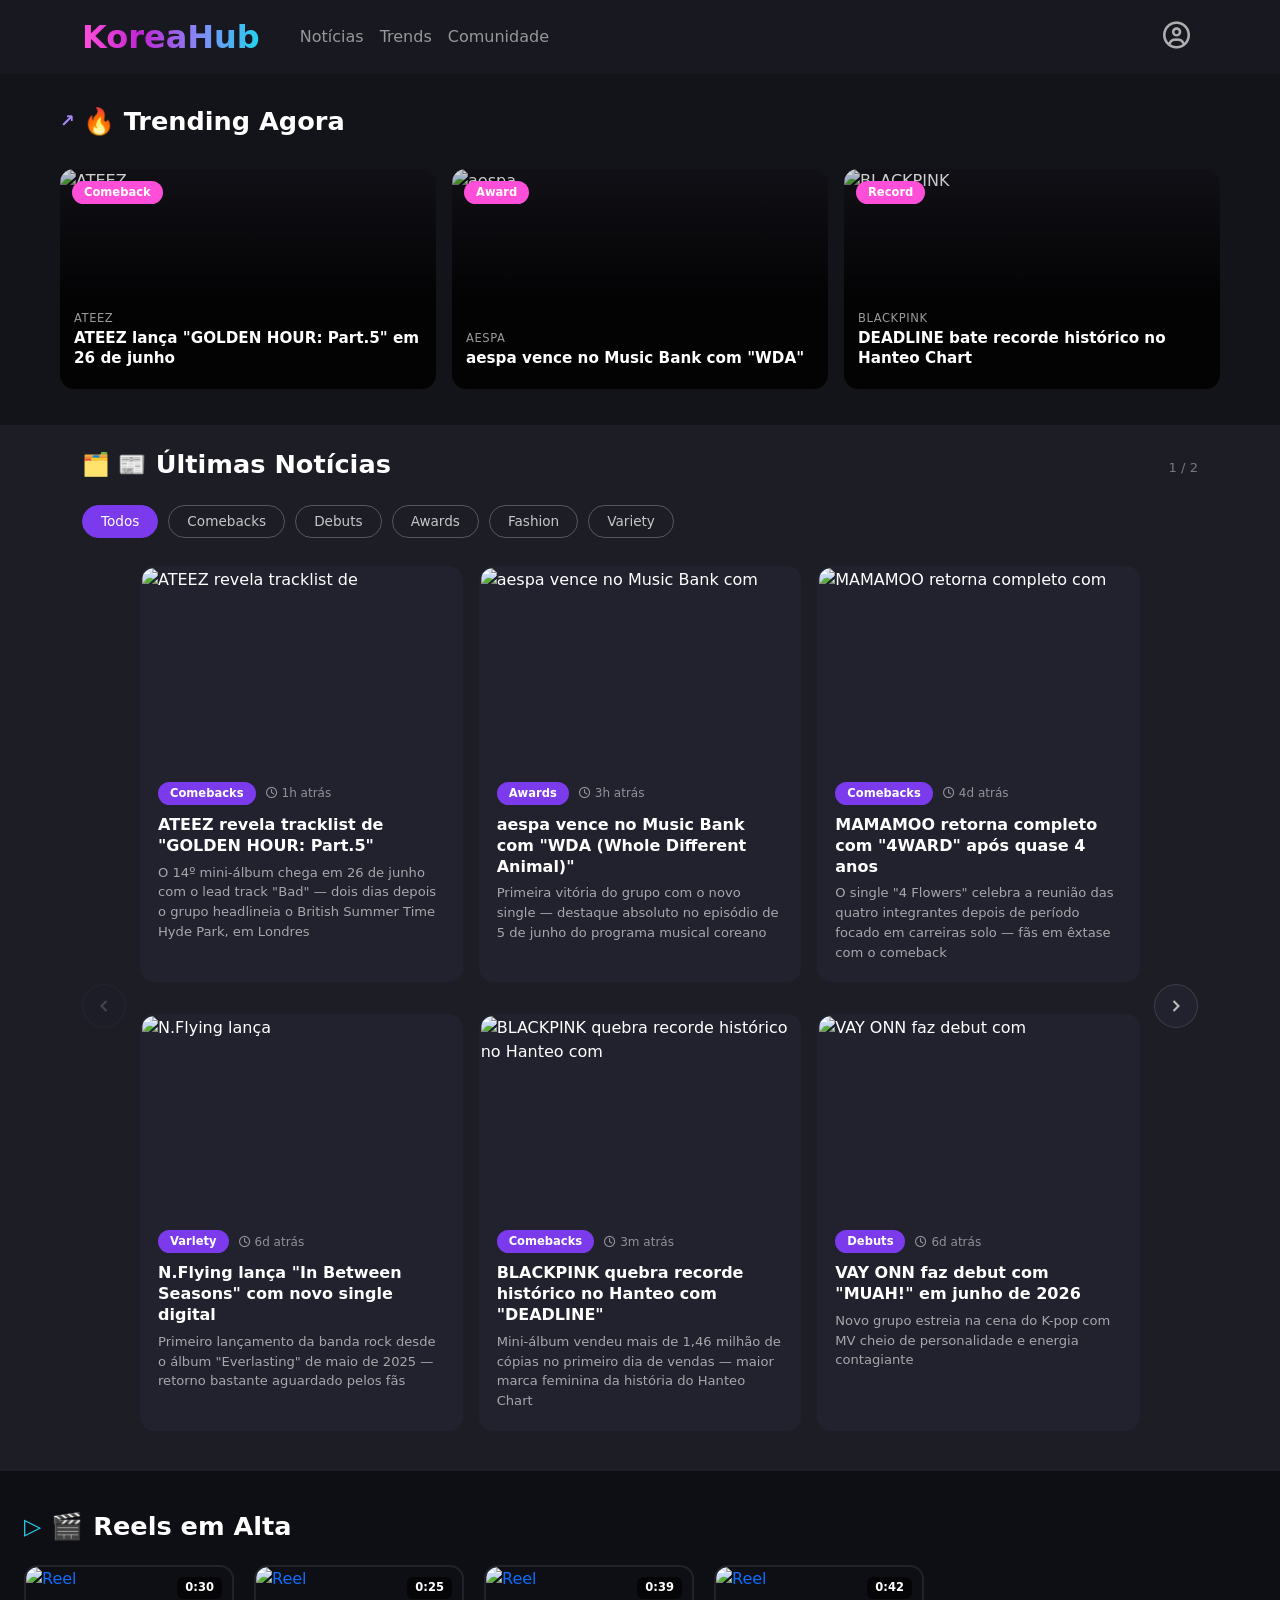
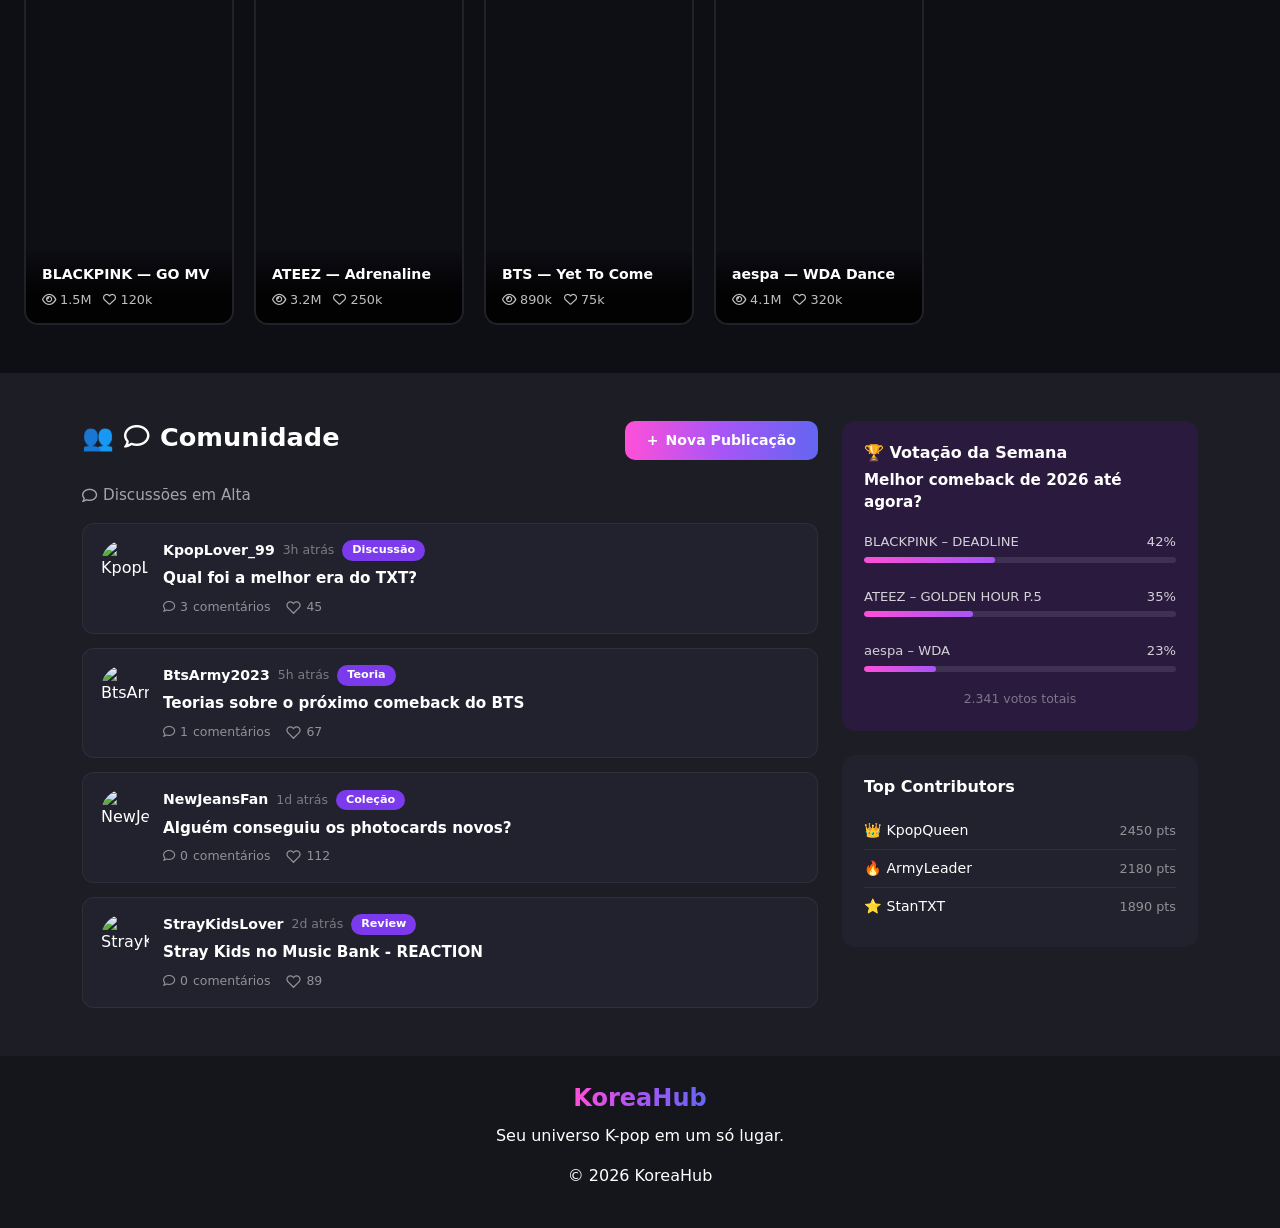
==== index.html @ 28f6e2c1 "feat:adicionando estrutura e estilização no site" ====
<!DOCTYPE html>
<html lang="pt-BR">
<head>
    <meta charset="UTF-8">
    <meta name="viewport" content="width=device-width, initial-scale=1.0">
    <title>KoreaHub</title>

    <link href="https://cdn.jsdelivr.net/npm/bootstrap@5.3.8/dist/css/bootstrap.min.css" rel="stylesheet">
    <link href="https://cdnjs.cloudflare.com/ajax/libs/font-awesome/6.5.0/css/all.min.css" rel="stylesheet">
    <link rel="stylesheet" href="styles.css">
</head>

<body>

<nav class="navbar navbar-expand-lg navbar-dark">
    <div class="container">
        <a class="navbar-brand logo" href="#" onclick="window.scrollTo({top:0,behavior:'smooth'});return false;">KoreaHub</a>
        <ul class="navbar-nav ms-3">
            <li class="nav-item"><a class="nav-link" href="#">Notícias</a></li>
            <li class="nav-item"><a class="nav-link" href="#">Trends</a></li>
            <li class="nav-item"><a class="nav-link" href="#">Comunidade</a></li>
        </ul>
        <ul class="navbar-nav ms-auto align-items-center gap-2">
            <li class="nav-item">
                <a class="nav-link navbar-icon-btn" href="#" onclick="openAuthModal(); return false;" id="nav-profile-btn">
                    <i class="fa-regular fa-circle-user" id="nav-profile-icon"></i>
                </a>
            </li>
        </ul>
    </div>
</nav>

<!-- Trending Agora — full width, fora do container -->
<div class="trending-section">
    <div class="trending-inner">
        <h2 class="trending-title">
            <span class="arrow-icon">↗</span>
            🔥 Trending Agora
        </h2>
        <div class="row mt-2 g-3">
            <div class="col-md-4">
                <div class="trend-card" onclick="openNewsModal(trendingNews[0])">
                    <img src="https://ffw.uol.com.br/wp-content/uploads/2023/08/new-jeans-9.jpg" alt="ATEEZ">
                    <div class="trend-card-overlay"></div>
                    <span class="trend-badge">Comeback</span>
                    <div class="trend-card-body">
                        <p class="trend-artist">ATEEZ</p>
                        <p class="trend-headline">ATEEZ lança "GOLDEN HOUR: Part.5" em 26 de junho</p>

                    </div>
                </div>
            </div>
            <div class="col-md-4">
                <div class="trend-card" onclick="openNewsModal(trendingNews[1])">
                    <img src="https://cdn.shopify.com/s/files/1/0469/3927/5428/files/Banner_2993ba90-7985-45e1-8636-18283e692fe1.png?v=1692708550" alt="aespa">
                    <div class="trend-card-overlay"></div>
                    <span class="trend-badge">Award</span>
                    <div class="trend-card-body">
                        <p class="trend-artist">aespa</p>
                        <p class="trend-headline">aespa vence no Music Bank com "WDA"</p>

                    </div>
                </div>
            </div>
            <div class="col-md-4">
                <div class="trend-card" onclick="openNewsModal(trendingNews[2])">
                    <img src="https://upload.wikimedia.org/wikipedia/commons/4/4b/Blackpink_Pink_Carpet_Event_1.jpg" alt="BLACKPINK">
                    <div class="trend-card-overlay"></div>
                    <span class="trend-badge">Record</span>
                    <div class="trend-card-body">
                        <p class="trend-artist">BLACKPINK</p>
                        <p class="trend-headline">DEADLINE bate recorde histórico no Hanteo Chart</p>

                    </div>
                </div>
            </div>
        </div>
    </div>
</div>

<div class="container mt-4">

    <!-- Últimas Notícias -->
    <div class="mt-4">
        <div class="d-flex align-items-center justify-content-between flex-wrap gap-2">
            <h2 class="news-section-title">
                <span class="icon-wrap">🗂️ 📰</span>
                Últimas Notícias
            </h2>
            <span class="news-page-indicator" id="news-page-indicator">1 / 2</span>
        </div>
        <div class="news-filters">
            <button class="news-filter-btn active" data-filter="todos">Todos</button>
            <button class="news-filter-btn" data-filter="comebacks">Comebacks</button>
            <button class="news-filter-btn" data-filter="debuts">Debuts</button>
            <button class="news-filter-btn" data-filter="awards">Awards</button>
            <button class="news-filter-btn" data-filter="fashion">Fashion</button>
            <button class="news-filter-btn" data-filter="variety">Variety</button>
        </div>
        <div class="news-carousel-wrapper">
            <button class="news-nav-btn news-nav-prev" id="news-prev" onclick="newsPage(-1)" aria-label="Anterior">
                <svg viewBox="0 0 24 24" fill="none" stroke="currentColor" stroke-width="2.5"><polyline points="15 18 9 12 15 6"/></svg>
            </button>
            <div class="row g-3" id="news-grid"></div>
            <button class="news-nav-btn news-nav-next" id="news-next" onclick="newsPage(1)" aria-label="Próximo">
                <svg viewBox="0 0 24 24" fill="none" stroke="currentColor" stroke-width="2.5"><polyline points="9 18 15 12 9 6"/></svg>
            </button>
        </div>
    </div>

</div><!-- fim container notícias -->

<!-- Reels em Alta -->
<div class="reels-section mt-4">
    <div style="max-width:1320px; margin:0 auto; padding:0 24px;">
        <h2 class="reels-title">
            <span class="reels-icon">▷</span>
            <span>🎬</span>
            Reels em Alta
        </h2>
    </div>
    <div class="reels-scroll mt-2">

        <!-- CARD 1 — com link para Instagram -->
        <a class="reel-card-link" href="https://www.instagram.com/reels/DVSSFUQk0A1/" target="_blank" rel="noopener noreferrer">
            <div class="reel-card"><img src="https://encrypted-tbn0.gstatic.com/images?q=tbn:ANd9GcQcs9eB4FZrhvybgfFt9Rrz7joSbm2hc0w7aw&s" alt="Reel"><span class="reel-duration">0:30</span><div class="reel-info"><p class="reel-name">BLACKPINK — GO MV</p><div class="reel-stats"><span><i class="fa-regular fa-eye"></i> 1.5M</span><span><i class="fa-regular fa-heart"></i> 120k</span></div></div></div>
        </a>

        <!-- CARD 2 — com link para Instagram -->
        <a class="reel-card-link" href="https://www.instagram.com/reels/DUZ2m5YDP8l/" target="_blank" rel="noopener noreferrer">
            <div class="reel-card"><img src="https://cdn.discordapp.com/attachments/1513642753219887172/1514453910822064239/image.png?ex=6a2b6c9d&is=6a2a1b1d&hm=fad8a6746248c031e9f6422443108737789c45e7c26c4961e38b8efdac739c78&" alt="Reel"><span class="reel-duration">0:25</span><div class="reel-info"><p class="reel-name">ATEEZ — Adrenaline</p><div class="reel-stats"><span><i class="fa-regular fa-eye"></i> 3.2M</span><span><i class="fa-regular fa-heart"></i> 250k</span></div></div></div>
        </a>

        <!-- CARD 3 — com link para Instagram -->
        <a class="reel-card-link" href="https://www.instagram.com/reels/DPwxxuYjcBb/" target="_blank" rel="noopener noreferrer">
            <div class="reel-card"><img src="https://encrypted-tbn0.gstatic.com/images?q=tbn:ANd9GcQQGXMMjqSC0go1SwkwvKj4h0FrHphXr0t1pg&s" alt="Reel"><span class="reel-duration">0:39</span><div class="reel-info"><p class="reel-name">BTS — Yet To Come</p><div class="reel-stats"><span><i class="fa-regular fa-eye"></i> 890k</span><span><i class="fa-regular fa-heart"></i> 75k</span></div></div></div>
        </a>

        <!-- CARD 4 — com link para Instagram -->
        <a class="reel-card-link" href="https://www.instagram.com/reels/DYhdItMzIji/" target="_blank" rel="noopener noreferrer">
            <div class="reel-card"><img src="https://encrypted-tbn0.gstatic.com/images?q=tbn:ANd9GcS3zi0CMjdBTQAlrmWqoTqIqQt4yg5DTc7-Vg&s" alt="Reel"><span class="reel-duration">0:42</span><div class="reel-info"><p class="reel-name">aespa — WDA Dance</p><div class="reel-stats"><span><i class="fa-regular fa-eye"></i> 4.1M</span><span><i class="fa-regular fa-heart"></i> 320k</span></div></div></div>
        </a>

    </div>
</div>

<!-- Comunidade -->
<div class="container">
    <div class="row mt-4 g-4">

        <!-- Coluna esquerda: Comunidade -->
        <div class="col-lg-8">
            <div class="d-flex align-items-center justify-content-between mb-2">
                <h2 class="community-title">
                    <span>👥</span><span><i class="fa-regular fa-comment"></i></span> Comunidade
                </h2>
                <button class="new-post-btn" onclick="openNewPostModal()">
                    <span>+</span> Nova Publicação
                </button>
            </div>

            <p class="community-sub mt-4"><i class="fa-regular fa-comment"></i> Discussões em Alta</p>

            <!-- Posts renderizados via JS -->
            <div id="posts-container" class="mt-3" style="display:flex;flex-direction:column;gap:14px;"></div>
        </div>

        <!-- Coluna direita -->
        <div class="col-lg-4">
            <div class="votacao-card">
                <h5 class="votacao-title">🏆 Votação da Semana</h5>
                <p class="votacao-question">Melhor comeback de 2026 até agora?</p>
                <div class="voto-item">
                    <div class="voto-label"><span>BLACKPINK – DEADLINE</span><span>42%</span></div>
                    <div class="voto-bar"><div class="voto-fill" style="width:42%;background:linear-gradient(90deg,#ff4fd8,#a855f7)"></div></div>
                </div>
                <div class="voto-item mt-4">
                    <div class="voto-label"><span>ATEEZ – GOLDEN HOUR P.5</span><span>35%</span></div>
                    <div class="voto-bar"><div class="voto-fill" style="width:35%;background:linear-gradient(90deg,#ff4fd8,#a855f7)"></div></div>
                </div>
                <div class="voto-item mt-4">
                    <div class="voto-label"><span>aespa – WDA</span><span>23%</span></div>
                    <div class="voto-bar"><div class="voto-fill" style="width:23%;background:linear-gradient(90deg,#ff4fd8,#a855f7)"></div></div>
                </div>
                <p class="votacao-total">2.341 votos totais</p>
            </div>

            <div class="contributors-card mt-4">
                <h5 class="contributors-title">Top Contributors</h5>
                <div class="contributor-item"><span>👑 KpopQueen</span><span class="contributor-pts">2450 pts</span></div>
                <div class="contributor-item"><span>🔥 ArmyLeader</span><span class="contributor-pts">2180 pts</span></div>
                <div class="contributor-item"><span>⭐ StanTXT</span><span class="contributor-pts">1890 pts</span></div>
            </div>
        </div>
    </div>
</div>

<!-- Modal Nova Publicação -->
<div class="modal-overlay" id="new-post-modal" onclick="closeModalIfOverlay(event)">
    <div class="modal-box">
        <div class="modal-header">
            <span class="modal-title">✏️ Nova Publicação</span>
            <button class="modal-close" onclick="closeNewPostModal()">✕</button>
        </div>
        <textarea class="modal-textarea" id="post-body-input" placeholder="O que você quer compartilhar? (opcional)"></textarea>
        <div class="modal-tag-select" id="tag-selector">
            <button class="tag-btn" data-tag="discussao">Discussão</button>
            <button class="tag-btn" data-tag="teoria">Teoria</button>
            <button class="tag-btn" data-tag="colecao">Coleção</button>
            <button class="tag-btn" data-tag="review">Review</button>
        </div>
        <div class="modal-footer">
            <button class="btn-cancel-modal" onclick="closeNewPostModal()">Cancelar</button>
            <button class="btn-post-modal" id="btn-submit-post" onclick="submitNewPost()">Publicar</button>
        </div>
    </div>
</div>

<!-- Modal Auth (Login / Registro) -->
<div class="auth-modal-overlay" id="auth-modal" onclick="closeAuthIfOverlay(event)">
    <div class="auth-modal-box">
        <button class="auth-modal-close" onclick="closeAuthModal()">✕</button>

        <!-- Logo topo -->
        <div class="auth-logo">KoreaHub</div>

        <!-- Tabs -->
        <div class="auth-tabs">
            <button class="auth-tab active" id="tab-login" onclick="switchAuthTab('login')">Entrar</button>
            <button class="auth-tab" id="tab-register" onclick="switchAuthTab('register')">Criar conta</button>
        </div>

        <!-- LOGIN -->
        <div class="auth-form" id="form-login">
            <div class="auth-input-wrap">
                <i class="fa-regular fa-envelope auth-input-icon"></i>
                <input class="auth-input" id="login-email" type="email" placeholder="E-mail">
            </div>
            <div class="auth-input-wrap">
                <i class="fa-solid fa-lock auth-input-icon"></i>
                <input class="auth-input" id="login-password" type="password" placeholder="Senha">
                <button class="auth-eye-btn" onclick="togglePassword('login-password', this)" tabindex="-1">
                    <i class="fa-regular fa-eye"></i>
                </button>
            </div>
            <button class="auth-submit-btn" onclick="handleLogin()">Entrar</button>
            <p class="auth-switch">Não tem conta? <a href="#" onclick="switchAuthTab('register');return false;">Criar agora</a></p>
        </div>

        <!-- REGISTRO -->
        <div class="auth-form" id="form-register" style="display:none;">
            <div class="auth-input-wrap">
                <i class="fa-regular fa-user auth-input-icon"></i>
                <input class="auth-input" id="reg-name" type="text" placeholder="Nome de usuário" maxlength="30">
            </div>
            <div class="auth-input-wrap">
                <i class="fa-regular fa-envelope auth-input-icon"></i>
                <input class="auth-input" id="reg-email" type="email" placeholder="E-mail">
            </div>
            <div class="auth-input-wrap">
                <i class="fa-solid fa-lock auth-input-icon"></i>
                <input class="auth-input" id="reg-password" type="password" placeholder="Senha (mín. 6 caracteres)">
                <button class="auth-eye-btn" onclick="togglePassword('reg-password', this)" tabindex="-1">
                    <i class="fa-regular fa-eye"></i>
                </button>
            </div>
            <div class="auth-input-wrap">
                <i class="fa-solid fa-lock auth-input-icon"></i>
                <input class="auth-input" id="reg-password2" type="password" placeholder="Confirmar senha">
                <button class="auth-eye-btn" onclick="togglePassword('reg-password2', this)" tabindex="-1">
                    <i class="fa-regular fa-eye"></i>
                </button>
            </div>
            <button class="auth-submit-btn" onclick="handleRegister()">Criar conta</button>
            <p class="auth-switch">Já tem conta? <a href="#" onclick="switchAuthTab('login');return false;">Entrar</a></p>
        </div>

        <!-- PERFIL LOGADO -->
        <div class="auth-form" id="form-profile" style="display:none;">
            <div class="auth-profile-avatar">
                <i class="fa-regular fa-circle-user"></i>
            </div>
            <p class="auth-profile-name" id="profile-name-display"></p>
            <p class="auth-profile-email" id="profile-email-display"></p>
            <div class="auth-profile-badge">✨ Membro KoreaHub</div>
            <button class="auth-logout-btn" onclick="handleLogout()">
                <i class="fa-solid fa-right-from-bracket"></i> Sair da conta
            </button>
        </div>

        <div class="auth-error" id="auth-error"></div>
    </div>
</div>

<!-- Modal Notícia -->
<div class="news-modal-overlay" id="news-modal" onclick="closeNewsModalIfOverlay(event)">
    <div class="news-modal-box">
        <button class="news-modal-close" onclick="closeNewsModal()" aria-label="Fechar">✕</button>
        <div class="news-modal-img-wrap">
            <img id="news-modal-img" src="" alt="">
            <div class="news-modal-img-overlay"></div>
        </div>
        <div class="news-modal-content">
            <div class="news-modal-meta">
                <span class="news-badge" id="news-modal-badge"></span>
                <span class="news-time"><i class="fa-regular fa-clock"></i> <span id="news-modal-time"></span></span>
            </div>
            <h2 class="news-modal-title" id="news-modal-title"></h2>
            <p class="news-modal-subtitle" id="news-modal-subtitle"></p>
            <div class="news-modal-body" id="news-modal-body"></div>
        </div>
    </div>
</div>

<!-- Toast -->
<div class="toast-notif" id="toast">
    <span id="toast-msg">✓ Publicado!</span>
</div>

<footer class="text-center mt-5 p-4">
    <span class="footer-logo">KoreaHub</span>
    <p class="mt-2">Seu universo K-pop em um só lugar.</p>
    <p>© 2026 KoreaHub</p>
</footer>

<script>
/* =============================================
   DATA
============================================= */
const ME = { name: 'Você', avatar: 'https://picsum.photos/seed/me/80/80' };

let postIdCounter = 10;
let commentIdCounter = 100;

const INITIAL_POSTS = [
    {
        id: 1,
        user: 'KpopLover_99',
        avatar: 'https://picsum.photos/seed/user1/80/80',
        time: '3h atrás',
        tag: 'discussao',
        tagLabel: 'Discussão',
        title: 'Qual foi a melhor era do TXT?',
        likes: 45,
        liked: false,
        comments: [
            {
                id: 1, user: 'BTSArmy2023', avatar: 'https://picsum.photos/seed/user2/80/80',
                time: '2h atrás', text: 'Com certeza a era Minisode!! As músicas eram incríveis e o conceito visual estava no próximo nível.',
                likes: 12, liked: false,
                replies: [
                    { id: 101, user: 'KpopLover_99', avatar: 'https://picsum.photos/seed/user1/80/80', time: '1h atrás', text: '@BTSArmy2023 concordo demais! Frost era um hino 🔥', likes: 5, liked: false },
                ]
            },
            {
                id: 2, user: 'NewJeansFan', avatar: 'https://picsum.photos/seed/user3/80/80',
                time: '1h atrás', text: 'The Chaos Chapter pra mim ainda é insuperável. O lore era incrível.',
                likes: 8, liked: false, replies: []
            },
        ]
    },
    {
        id: 2,
        user: 'BtsArmy2023',
        avatar: 'https://picsum.photos/seed/user2/80/80',
        time: '5h atrás',
        tag: 'teoria',
        tagLabel: 'Teoria',
        title: 'Teorias sobre o próximo comeback do BTS',
        likes: 67,
        liked: false,
        comments: [
            {
                id: 3, user: 'StrayKidsLover', avatar: 'https://picsum.photos/seed/user4/80/80',
                time: '4h atrás', text: 'Eu acho que vai ter um conceito de ficção científica baseado nos clipes anteriores. Tem muitos easter eggs!',
                likes: 22, liked: false, replies: []
            },
        ]
    },
    {
        id: 3,
        user: 'NewJeansFan',
        avatar: 'https://picsum.photos/seed/user3/80/80',
        time: '1d atrás',
        tag: 'colecao',
        tagLabel: 'Coleção',
        title: 'Alguém conseguiu os photocards novos?',
        likes: 112,
        liked: false,
        comments: []
    },
    {
        id: 4,
        user: 'StrayKidsLover',
        avatar: 'https://picsum.photos/seed/user4/80/80',
        time: '2d atrás',
        tag: 'review',
        tagLabel: 'Review',
        title: 'Stray Kids no Music Bank - REACTION',
        likes: 89,
        liked: false,
        comments: []
    },
];

/* =============================================
   RENDER ENGINE
============================================= */
function heartSVG() {
    return `<svg viewBox="0 0 24 24" fill="none" stroke="currentColor" stroke-width="2"><path d="M20.84 4.61a5.5 5.5 0 0 0-7.78 0L12 5.67l-1.06-1.06a5.5 5.5 0 0 0-7.78 7.78l1.06 1.06L12 21.23l7.78-7.78 1.06-1.06a5.5 5.5 0 0 0 0-7.78z"/></svg>`;
}

function renderReply(reply, commentId, postId) {
    return `
    <div class="reply-item" id="reply-${reply.id}">
        <img src="${reply.avatar}" class="reply-avatar" alt="${reply.user}">
        <div class="reply-bubble">
            <div class="reply-meta">
                <span class="reply-user">${reply.user}</span>
                <span class="reply-time">${reply.time}</span>
            </div>
            <p class="reply-text">${escapeHtml(reply.text).replace(/@(\w+)/g, '<span class="comment-mention">@$1</span>')}</p>
            <div class="reply-actions">
                <button class="comment-like-btn ${reply.liked ? 'liked' : ''}" onclick="toggleCommentLike(this, ${postId}, ${commentId}, ${reply.id}, true)">
                    <span class="cheart">${reply.liked ? '♥' : '♡'}</span> <span class="clikes">${reply.likes}</span>
                </button>
                ${reply.user === ME.name ? `<button class="comment-delete-btn" onclick="deleteReply(${postId}, ${commentId}, ${reply.id})">🗑</button>` : ''}
            </div>
        </div>
    </div>`;
}

function renderComment(comment, postId) {
    const repliesHtml = comment.replies.map(r => renderReply(r, comment.id, postId)).join('');

    return `
    <div class="comment-item" id="comment-${comment.id}">
        <img src="${comment.avatar}" class="comment-avatar" alt="${comment.user}">
        <div style="flex:1">
            <div class="comment-bubble">
                <div class="comment-meta">
                    <span class="comment-user">${comment.user}</span>
                    <span class="comment-time">${comment.time}</span>
                </div>
                <p class="comment-text">${escapeHtml(comment.text)}</p>
                <div class="comment-actions">
                    <button class="comment-like-btn ${comment.liked ? 'liked' : ''}" onclick="toggleCommentLike(this, ${postId}, ${comment.id}, null, false)">
                        <span class="cheart">${comment.liked ? '♥' : '♡'}</span> <span class="clikes">${comment.likes}</span>
                    </button>
                    <button class="comment-reply-btn" onclick="toggleReplyInput(${postId}, ${comment.id})">↩ Responder</button>
                    ${comment.user === ME.name ? `<button class="comment-delete-btn" onclick="deleteComment(${postId}, ${comment.id})">🗑</button>` : ''}
                </div>
            </div>

            <div class="replies-container" id="replies-${comment.id}">
                ${repliesHtml}
            </div>

            <!-- Reply input -->
            <div class="reply-input-wrap" id="reply-input-${comment.id}">
                <img src="${ME.avatar}" class="reply-avatar" alt="Você">
                <div class="reply-input-inner">
                    <textarea class="reply-textarea" placeholder="Responder @${comment.user}..." rows="1"
                        oninput="autoResize(this)"
                        onkeydown="handleReplyKey(event, ${postId}, ${comment.id})"></textarea>
                    <div class="reply-input-actions">
                        <button class="btn-cancel-comment" onclick="cancelReply(${comment.id})">Cancelar</button>
                        <button class="btn-post-comment" onclick="submitReply(${postId}, ${comment.id})">Responder</button>
                    </div>
                </div>
            </div>
        </div>
    </div>`;
}

function renderPost(post) {
    const totalComments = post.comments.reduce((acc, c) => acc + 1 + c.replies.length, 0);
    const commentsHtml = post.comments.map(c => renderComment(c, post.id)).join('');

    return `
    <div class="discussion-card" id="post-${post.id}">
        <div class="disc-header" onclick="toggleComments(${post.id})">
            <img src="${post.avatar}" class="disc-avatar" alt="${post.user}">
            <div class="disc-body">
                <div class="disc-meta">
                    <span class="disc-user">${post.user}</span>
                    <span class="disc-time">${post.time}</span>
                    <span class="disc-badge badge-${post.tag}">${post.tagLabel}</span>
                    ${post.user === ME.name ? `<button class="comment-delete-btn ms-auto" onclick="event.stopPropagation();deletePost(${post.id})">🗑</button>` : ''}
                </div>
                <p class="disc-title">${escapeHtml(post.title)}</p>
                <div class="disc-stats" onclick="event.stopPropagation()">
                    <button class="toggle-comments-btn" id="toggle-btn-${post.id}" onclick="toggleComments(${post.id})">
                        <i class="fa-regular fa-comment"></i> <span id="comment-count-${post.id}">${totalComments}</span> comentários
                    </button>
                    <button class="like-btn ${post.liked ? 'liked' : ''}" id="like-btn-post-${post.id}" onclick="togglePostLike(${post.id})">
                        ${heartSVG()}<span id="likes-count-${post.id}">${post.likes}</span>
                    </button>
                </div>
            </div>
        </div>

        <!-- Comments Section -->
        <div class="comments-section" id="comments-${post.id}">

            <!-- New comment input -->
            <div class="comment-input-row">
                <img src="${ME.avatar}" class="comment-input-avatar" alt="Você">
                <div class="comment-input-wrap">
                    <textarea class="comment-textarea" id="comment-textarea-${post.id}"
                        placeholder="Escreva um comentário..."
                        rows="1"
                        onfocus="if(!currentUser){ this.blur(); requireAuth(); }"
                        oninput="autoResize(this); toggleCommentActions(${post.id})"
                        onkeydown="handleCommentKey(event, ${post.id})"></textarea>
                    <div class="comment-input-actions" id="comment-actions-${post.id}">
                        <button class="btn-cancel-comment" onclick="cancelComment(${post.id})">Cancelar</button>
                        <button class="btn-post-comment" onclick="submitComment(${post.id})">Comentar</button>
                    </div>
                </div>
            </div>

            <!-- Comments list -->
            <div class="comments-list" id="comments-list-${post.id}">
                ${commentsHtml}
            </div>
        </div>
    </div>`;
}

function renderAllPosts() {
    const container = document.getElementById('posts-container');
    container.innerHTML = INITIAL_POSTS.map(renderPost).join('');
}

/* =============================================
   INTERACTIONS
============================================= */
function toggleComments(postId) {
    const section = document.getElementById(`comments-${postId}`);
    const btn = document.getElementById(`toggle-btn-${postId}`);
    const isOpen = section.classList.contains('open');
    section.classList.toggle('open', !isOpen);
    btn.classList.toggle('active', !isOpen);
    if (!isOpen) {
        setTimeout(() => document.getElementById(`comment-textarea-${postId}`)?.focus(), 100);
    }
}

function toggleCommentActions(postId) {
    const ta = document.getElementById(`comment-textarea-${postId}`);
    const actions = document.getElementById(`comment-actions-${postId}`);
    if (ta.value.trim()) {
        actions.classList.add('visible');
    } else {
        actions.classList.remove('visible');
    }
}

function cancelComment(postId) {
    const ta = document.getElementById(`comment-textarea-${postId}`);
    const actions = document.getElementById(`comment-actions-${postId}`);
    ta.value = '';
    ta.style.height = '';
    actions.classList.remove('visible');
}

function requireAuth(action) {
    if (!currentUser) {
        openAuthModal();
        showToast('⚠ Faça login para interagir!');
        return false;
    }
    if (action) action();
    return true;
}

function submitComment(postId) {
    if (!requireAuth()) return;
    const ta = document.getElementById(`comment-textarea-${postId}`);
    const text = ta.value.trim();
    if (!text) return;

    const post = INITIAL_POSTS.find(p => p.id === postId);
    if (!post) return;

    const newComment = {
        id: ++commentIdCounter,
        user: ME.name,
        avatar: ME.avatar,
        time: 'agora',
        text,
        likes: 0,
        liked: false,
        replies: []
    };

    post.comments.unshift(newComment);

    const list = document.getElementById(`comments-list-${postId}`);
    list.insertAdjacentHTML('afterbegin', renderComment(newComment, postId));

    updateCommentCount(postId, post);
    cancelComment(postId);
    showToast('Comentário publicado!');
}

function handleCommentKey(e, postId) {
    if (e.key === 'Enter' && !e.shiftKey) {
        e.preventDefault();
        submitComment(postId);
    }
}

function toggleReplyInput(postId, commentId) {
    if (!requireAuth()) return;
    const wrap = document.getElementById(`reply-input-${commentId}`);
    const isOpen = wrap.classList.contains('open');
    document.querySelectorAll('.reply-input-wrap.open').forEach(w => w.classList.remove('open'));
    if (!isOpen) {
        wrap.classList.add('open');
        wrap.querySelector('.reply-textarea')?.focus();
    }
}

function cancelReply(commentId) {
    const wrap = document.getElementById(`reply-input-${commentId}`);
    wrap.classList.remove('open');
    const ta = wrap.querySelector('.reply-textarea');
    if (ta) { ta.value = ''; ta.style.height = ''; }
}

function submitReply(postId, commentId) {
    if (!requireAuth()) return;
    const wrap = document.getElementById(`reply-input-${commentId}`);
    const ta = wrap.querySelector('.reply-textarea');
    const text = ta.value.trim();
    if (!text) return;

    const post = INITIAL_POSTS.find(p => p.id === postId);
    const comment = post?.comments.find(c => c.id === commentId);
    if (!comment) return;

    const newReply = {
        id: ++commentIdCounter,
        user: ME.name,
        avatar: ME.avatar,
        time: 'agora',
        text: text.startsWith('@') ? text : `@${comment.user} ${text}`,
        likes: 0,
        liked: false
    };

    comment.replies.push(newReply);

    const repliesContainer = document.getElementById(`replies-${commentId}`);
    repliesContainer.insertAdjacentHTML('beforeend', renderReply(newReply, commentId, postId));

    updateCommentCount(postId, post);
    cancelReply(commentId);
    showToast('↩ Resposta publicada!');
}

function handleReplyKey(e, postId, commentId) {
    if (e.key === 'Enter' && !e.shiftKey) {
        e.preventDefault();
        submitReply(postId, commentId);
    }
}

function updateCommentCount(postId, post) {
    const total = post.comments.reduce((acc, c) => acc + 1 + c.replies.length, 0);
    const el = document.getElementById(`comment-count-${postId}`);
    if (el) el.textContent = total;
}

function togglePostLike(postId) {
    if (!requireAuth()) return;
    const post = INITIAL_POSTS.find(p => p.id === postId);
    if (!post) return;
    post.liked = !post.liked;
    post.likes += post.liked ? 1 : -1;

    const btn = document.getElementById(`like-btn-post-${postId}`);
    const count = document.getElementById(`likes-count-${postId}`);
    btn.classList.toggle('liked', post.liked);
    if (count) count.textContent = post.likes;
}

function toggleCommentLike(btn, postId, commentId, replyId, isReply) {
    if (!requireAuth()) return;
    const post = INITIAL_POSTS.find(p => p.id === postId);
    if (!post) return;
    const comment = post.comments.find(c => c.id === commentId);
    if (!comment) return;

    let target = isReply ? comment.replies.find(r => r.id === replyId) : comment;
    if (!target) return;

    target.liked = !target.liked;
    target.likes += target.liked ? 1 : -1;

    btn.classList.toggle('liked', target.liked);
    const heart = btn.querySelector('.cheart');
    const count = btn.querySelector('.clikes');
    if (heart) heart.textContent = target.liked ? '♥' : '♡';
    if (count) count.textContent = target.likes;
}

function deleteComment(postId, commentId) {
    const post = INITIAL_POSTS.find(p => p.id === postId);
    if (!post) return;
    post.comments = post.comments.filter(c => c.id !== commentId);
    const el = document.getElementById(`comment-${commentId}`);
    if (el) {
        el.style.opacity = '0';
        el.style.transform = 'translateX(-10px)';
        el.style.transition = 'all 0.2s ease';
        setTimeout(() => el.remove(), 200);
    }
    updateCommentCount(postId, post);
}

function deleteReply(postId, commentId, replyId) {
    const post = INITIAL_POSTS.find(p => p.id === postId);
    const comment = post?.comments.find(c => c.id === commentId);
    if (!comment) return;
    comment.replies = comment.replies.filter(r => r.id !== replyId);
    const el = document.getElementById(`reply-${replyId}`);
    if (el) {
        el.style.opacity = '0';
        el.style.transition = 'opacity 0.2s ease';
        setTimeout(() => el.remove(), 200);
    }
    updateCommentCount(postId, post);
}

function deletePost(postId) {
    const idx = INITIAL_POSTS.findIndex(p => p.id === postId);
    if (idx === -1) return;
    INITIAL_POSTS.splice(idx, 1);
    const el = document.getElementById(`post-${postId}`);
    if (el) {
        el.style.opacity = '0';
        el.style.transform = 'translateY(-6px)';
        el.style.transition = 'all 0.25s ease';
        setTimeout(() => el.remove(), 250);
    }
    showToast('🗑 Post removido.');
}

/* =============================================
   NEW POST MODAL
============================================= */
let selectedTag = null;

function openNewPostModal() {
    if (!requireAuth()) return;
    document.getElementById('new-post-modal').classList.add('open');
    document.getElementById('post-body-input').focus();
    selectedTag = null;
    document.querySelectorAll('.tag-btn').forEach(b => b.classList.remove('selected'));
    document.getElementById('post-body-input').value = '';
}

function closeNewPostModal() {
    document.getElementById('new-post-modal').classList.remove('open');
}

function closeModalIfOverlay(e) {
    if (e.target === document.getElementById('new-post-modal')) closeNewPostModal();
}

document.querySelectorAll('.tag-btn').forEach(btn => {
    btn.addEventListener('click', () => {
        document.querySelectorAll('.tag-btn').forEach(b => b.classList.remove('selected'));
        btn.classList.add('selected');
        selectedTag = btn.dataset.tag;
    });
});

const TAG_LABELS = { discussao: 'Discussão', teoria: 'Teoria', colecao: 'Coleção', review: 'Review' };

function submitNewPost() {
    const bodyInput = document.getElementById('post-body-input');
    const title = bodyInput.value.trim();
    if (!title) { bodyInput.focus(); return; }

    const tag = selectedTag || 'discussao';
    const newPost = {
        id: ++postIdCounter,
        user: ME.name,
        avatar: ME.avatar,
        time: 'agora',
        tag,
        tagLabel: TAG_LABELS[tag],
        title,
        likes: 0,
        liked: false,
        comments: []
    };

    INITIAL_POSTS.unshift(newPost);

    const container = document.getElementById('posts-container');
    container.insertAdjacentHTML('afterbegin', renderPost(newPost));

    closeNewPostModal();
    showToast('🎉 Post publicado!');
}

/* =============================================
   UTILS
============================================= */
function autoResize(ta) {
    ta.style.height = 'auto';
    ta.style.height = Math.min(ta.scrollHeight, 120) + 'px';
}

function escapeHtml(str) {
    return str.replace(/&/g,'&amp;').replace(/</g,'&lt;').replace(/>/g,'&gt;').replace(/"/g,'&quot;');
}

let toastTimer;
function showToast(msg) {
    const t = document.getElementById('toast');
    const m = document.getElementById('toast-msg');
    m.textContent = msg;
    t.classList.add('show');
    clearTimeout(toastTimer);
    toastTimer = setTimeout(() => t.classList.remove('show'), 2500);
}

/* =============================================
   NEWS
============================================= */
const allNews = [
    {
        category: 'comebacks', time: '1h atrás', badge: 'Comebacks', badgeClass: 'badge-comebacks',
        title: 'ATEEZ revela tracklist de "GOLDEN HOUR: Part.5"',
        desc: 'O 14º mini-álbum chega em 26 de junho com o lead track "Bad" — dois dias depois o grupo headlineia o British Summer Time Hyde Park, em Londres',
        img: 'https://www.allkpop.com/upload/2026/06/content/041130/1780587022-ateez-golden-hour-part.jpg'
    },
    {
        category: 'awards', time: '3h atrás', badge: 'Awards', badgeClass: 'badge-awards',
        title: 'aespa vence no Music Bank com "WDA (Whole Different Animal)"',
        desc: 'Primeira vitória do grupo com o novo single — destaque absoluto no episódio de 5 de junho do programa musical coreano',
        img: 'https://entretetizei.com.br/wp-content/uploads/2024/05/Foto_reproducaoSM.jpg'
    },
    {
        category: 'comebacks', time: '4d atrás', badge: 'Comebacks', badgeClass: 'badge-comebacks',
        title: 'MAMAMOO retorna completo com "4WARD" após quase 4 anos',
        desc: 'O single "4 Flowers" celebra a reunião das quatro integrantes depois de período focado em carreiras solo — fãs em êxtase com o comeback',
        img: 'https://upload.wikimedia.org/wikipedia/commons/b/ba/191114_%EB%A7%88%EB%A7%88%EB%AC%B4_%EA%B8%B0%EC%9E%90_%EC%A7%88%EC%9D%98%EC%9D%91%EB%8B%B5_%EC%A0%84%EC%B2%B4%EC%98%81%EC%83%81_%28MAMAMOO_%27reality_in_BLACK%27_%EC%87%BC%EC%BC%80%EC%9D%B4%EC%8A%A4%29_3m_15s.jpg'
    },
    {
        category: 'variety', time: '6d atrás', badge: 'Variety', badgeClass: 'badge-awards',
        title: 'N.Flying lança "In Between Seasons" com novo single digital',
        desc: 'Primeiro lançamento da banda rock desde o álbum "Everlasting" de maio de 2025 — retorno bastante aguardado pelos fãs',
        img: 'https://encrypted-tbn0.gstatic.com/images?q=tbn:ANd9GcRsE7jtUkLjH_hgpZR9Ze-nir-z9SUxcbwhBA&s'
    },
    {
        category: 'comebacks', time: '3m atrás', badge: 'Comebacks', badgeClass: 'badge-comebacks',
        title: 'BLACKPINK quebra recorde histórico no Hanteo com "DEADLINE"',
        desc: 'Mini-álbum vendeu mais de 1,46 milhão de cópias no primeiro dia de vendas — maior marca feminina da história do Hanteo Chart',
        img: 'https://ofuxico.com.br/wp-content/uploads/2025/08/grupo-blackpink.jpg'
    },
    {
        category: 'debuts', time: '6d atrás', badge: 'Debuts', badgeClass: 'badge-debuts',
        title: 'VAY ONN faz debut com "MUAH!" em junho de 2026',
        desc: 'Novo grupo estreia na cena do K-pop com MV cheio de personalidade e energia contagiante',
        img: 'https://weblu.sgp1.cdn.digitaloceanspaces.com/sites/d2d065a1-886c-45a8-bd96-63671a94d3c7/assets/images/1780639830195593c4a80-79ff-427b-a1a2-34648136a568--.webp'
    },
    {
        category: 'comebacks', time: '3m atrás', badge: 'Comebacks', badgeClass: 'badge-comebacks',
        title: 'BTS anuncia retorno completo como grupo em março de 2026',
        desc: 'Após o cumprimento do serviço militar por todos os integrantes, o grupo voltou às atividades plenas e agitou o mundo inteiro',
        img: 'https://dynamicmedia.livenationinternational.com/u/f/c/9550d5b0-a658-4c4c-a893-8afe4ec2dd4d.jpg?format=webp&width=3840&quality=75'
    },
    {
        category: 'awards', time: '5d atrás', badge: 'Awards', badgeClass: 'badge-awards',
        title: "ILLIT vence no Inkigayo com \"It's Me\"",
        desc: 'O grupo dividiu o palco com aespa e CORTIS em um dos episódios mais assistidos de 2026 — fãs comemoraram muito nas redes',
        img: 'https://upload.wikimedia.org/wikipedia/commons/thumb/4/48/250221_ILLIT.png/1280px-250221_ILLIT.png'
    },
    {
        category: 'comebacks', time: '5m atrás', badge: 'Comebacks', badgeClass: 'badge-comebacks',
        title: 'EXO abre 2026 com álbum "REVERXE" em 1º de janeiro',
        desc: 'Primeiro comeback em dois anos e meio — seis dos nove membros participaram, gerando debate apaixonado entre os EXO-L do mundo todo',
        img: 'https://upload.wikimedia.org/wikipedia/commons/9/91/Exo_monster_160618_suwon.png'
    },
    {
        category: 'fashion', time: '1d atrás', badge: 'Fashion', badgeClass: 'badge-fashion',
        title: 'Giselle (aespa) fala abertamente sobre pressão estética no K-pop',
        desc: '"É difícil para uma estrela de K-pop ser saudável" — a idol abriu o jogo sobre os desafios físicos e emocionais da indústria',
        img: 'https://i0.wp.com/popasiaticojpg.com/wp-content/uploads/2024/07/giselle-dopamine.png?fit=810%2C400&ssl=1'
    },
    {
        category: 'debuts', time: '2m atrás', badge: 'Debuts', badgeClass: 'badge-debuts',
        title: 'SECRET se reúne após 12 anos com nova integrante',
        desc: 'Jun Hyoseong e Jung Hana voltam com mais um membro em comeback especial repleto de releituras exclusivas lançadas em 2026',
        img: 'https://upload.wikimedia.org/wikipedia/commons/8/84/Kpop_World_Festival_60_%288156694381%29.jpg'
    },
    {
        category: 'comebacks', time: '4m atrás', badge: 'Comebacks', badgeClass: 'badge-comebacks',
        title: 'LE SSERAFIM retorna com novo projeto em maio de 2026',
        desc: 'O grupo da HYBE é um dos grandes destaques do comeback schedule de maio com conceito visual totalmente renovado',
        img: 'https://ichef.bbci.co.uk/ace/standard/3840/cpsprodpb/5889/live/a19fca70-8c79-11ef-8a4d-3d83d5927fa4.jpg'
    },
];

const grid = document.getElementById('news-grid');
const NEWS_PER_PAGE = 6;
let newsCurrentPage = 0;
let newsFiltered = [];

function applyGlowColor(card) {
    const img = card.querySelector('img');
    if (!img) return;
    const run = () => {
        try {
            const canvas = document.createElement('canvas');
            canvas.width = 10; canvas.height = 10;
            const ctx = canvas.getContext('2d');
            ctx.drawImage(img, 0, 0, 10, 10);
            const d = ctx.getImageData(0, 0, 10, 10).data;
            let r=0,g=0,b=0,count=0;
            for(let i=0;i<d.length;i+=4){
                if(d[i]+d[i+1]+d[i+2]>60){r+=d[i];g+=d[i+1];b+=d[i+2];count++;}
            }
            if(count>0){r=Math.round(r/count);g=Math.round(g/count);b=Math.round(b/count);}
            card.style.setProperty('--glow-color',`rgba(${r},${g},${b},0.8)`);
        } catch(e) { card.style.setProperty('--glow-color','#a855f7'); }
    };
    if(img.complete) run(); else img.addEventListener('load', run);
}

function renderNewsPage() {
    const start = newsCurrentPage * NEWS_PER_PAGE;
    const slice = newsFiltered.slice(start, start + NEWS_PER_PAGE);
    const totalPages = Math.ceil(newsFiltered.length / NEWS_PER_PAGE);

    grid.innerHTML = slice.map((n, i) => `
        <div class="col-md-4 mb-3 news-card-anim" style="animation-delay:${i * 0.05}s">
            <div class="news-card">
                <img src="${n.img}" alt="${n.title}">
                <div class="news-card-body">
                    <div class="news-meta">
                        <span class="news-badge ${n.badgeClass}">${n.badge}</span>
                        <span class="news-time"><i class="fa-regular fa-clock"></i> ${n.time}</span>
                    </div>
                    <p class="news-card-title">${n.title}</p>
                    <p class="news-card-desc">${n.desc}</p>
                </div>
            </div>
        </div>
    `).join('');

    grid.querySelectorAll('.news-card').forEach((card, i) => {
        applyGlowColor(card);
        card.addEventListener('click', () => openNewsModal(slice[i]));
    });

    const prevBtn = document.getElementById('news-prev');
    const nextBtn = document.getElementById('news-next');
    if (prevBtn) prevBtn.disabled = newsCurrentPage === 0;
    if (nextBtn) nextBtn.disabled = newsCurrentPage >= totalPages - 1;

    const indicator = document.getElementById('news-page-indicator');
    if (indicator) indicator.textContent = totalPages > 1 ? `${newsCurrentPage + 1} / ${totalPages}` : '';
}

/* =============================================
   TRENDING NEWS DATA
============================================= */
const trendingNews = [
    {
        category: 'comebacks',
        badge: 'Comeback',
        badgeClass: 'badge-comebacks',
        time: '1h atrás',
        title: 'ATEEZ lança "GOLDEN HOUR: Part.5" em 26 de junho',
        desc: 'O grupo confirma data oficial e revela primeiros teasers do aguardado quinto volume da série GOLDEN HOUR',
        img: 'https://ffw.uol.com.br/wp-content/uploads/2023/08/new-jeans-9.jpg'
    },
    {
        category: 'awards',
        badge: 'Award',
        badgeClass: 'badge-awards',
        time: '2h atrás',
        title: 'aespa vence no Music Bank com "WDA (Whole Different Animal)"',
        desc: 'O grupo da SM Entertainment conquista mais um troféu com a faixa que domina as paradas sul-coreanas há semanas',
        img: 'https://cdn.shopify.com/s/files/1/0469/3927/5428/files/Banner_2993ba90-7985-45e1-8636-18283e692fe1.png?v=1692708550'
    },
    {
        category: 'comebacks',
        badge: 'Record',
        badgeClass: 'badge-comebacks',
        time: '3h atrás',
        title: 'DEADLINE bate recorde histórico no Hanteo Chart',
        desc: 'Mini-álbum do BLACKPINK vendeu mais de 1,46 milhão de cópias no primeiro dia — maior marca feminina da história do Hanteo',
        img: 'https://upload.wikimedia.org/wikipedia/commons/4/4b/Blackpink_Pink_Carpet_Event_1.jpg'
    },
];


function generateNewsBody(news) {
    const bodies = {
        comebacks: [
            `${news.desc}. A notícia rapidamente se espalhou pelas redes sociais, com fãs ao redor do mundo expressando enorme entusiasmo e expectativa pelo lançamento.`,
            `A equipe de produção responsável pelo projeto afirmou que este será um dos trabalhos mais ambiciosos do grupo até o momento, com um conceito visual completamente renovado e uma sonoridade que promete surpreender até os fãs mais antigos.`,
            `Os pré-saves já estão disponíveis nas principais plataformas de streaming, e em poucas horas já ultrapassaram a marca de 500 mil, demonstrando o alcance global da base de fãs.`,
            `Além do conteúdo musical, o grupo também confirmou uma série de aparições em programas de música e entrevistas exclusivas para celebrar o comeback. As datas exatas serão divulgadas em breve pelos canais oficiais.`,
            `Fique ligado nas redes sociais oficiais do grupo para acompanhar todas as novidades e não perder nenhum detalhe desta era tão aguardada pela comunidade K-pop mundial.`
        ],
        debuts: [
            `${news.desc}. A estreia foi recebida com grande euforia pela comunidade K-pop, que acompanhou de perto o processo de revelação dos membros e a divulgação dos teasers nas últimas semanas.`,
            `A agência responsável pelo grupo investiu pesado na produção do MV de estreia, que conta com cenários elaborados, coreografias de alto nível e uma identidade visual marcante que já conquistou o coração de muitos fãs.`,
            `Nas primeiras horas após o lançamento, o MV acumulou milhões de visualizações no YouTube, e a hashtag do grupo alcançou o topo dos trending topics em países como Coreia do Sul, Brasil, Estados Unidos e Filipinas.`,
            `Críticos especializados em K-pop destacaram a maturidade e a personalidade do grupo, ressaltando que a estreia apresenta uma proposta diferenciada no cenário atual da indústria, o que pode ser um diferencial importante para conquistar novos públicos.`,
            `Os fãs já criaram perfis dedicados nas redes sociais e comunidades online para compartilhar conteúdo e apoiar o novo grupo. O futuro parece bastante promissor para esses novos artistas.`
        ],
        awards: [
            `${news.desc}. A vitória foi celebrada intensamente pelos fãs nas redes sociais, que mobilizaram votos e streams de forma organizada durante toda a semana de votação.`,
            `Durante a cerimônia, os artistas subiram ao palco visivelmente emocionados e agradeceram aos fãs pelo apoio incondicional, dedicando o troféu a todos que acompanham a carreira do grupo desde os primeiros dias.`,
            `Este prêmio representa um marco importante na trajetória do grupo, que vem crescendo de forma constante no mercado doméstico e internacional, conquistando cada vez mais reconhecimento da indústria.`,
            `Especialistas do setor apontam que a conquista reflete não apenas a popularidade, mas também a qualidade musical consistente que o grupo tem apresentado ao longo das últimas eras, solidificando sua posição no topo do K-pop.`,
            `Com esse resultado, o grupo se torna um dos fortes candidatos aos grandes prêmios de fim de ano, como o MAMA Awards e o Melon Music Awards, que prometem ser extremamente disputados em 2026.`
        ],
        fashion: [
            `${news.desc}. As declarações rapidamente repercutiram na mídia especializada e nas redes sociais, gerando amplo debate sobre os padrões impostos à indústria do entretenimento sul-coreano.`,
            `A idol falou abertamente sobre os desafios de manter a saúde física e mental em um ambiente altamente competitivo e visualmente exigente, ressaltando a importância do autocuidado e do apoio psicológico profissional.`,
            `A postura corajosa do artista foi elogiada por especialistas em saúde mental, que destacam a importância de figuras públicas normalizarem conversas sobre bem-estar e os limites do corpo humano.`,
            `Diversas outras personalidades do setor de entretenimento expressaram solidariedade e apoio, e a discussão iniciada abriu espaço para um debate mais amplo sobre reformas nas práticas de treinamento das grandes agências.`,
            `Este episódio marca um momento importante de transformação cultural dentro do K-pop, que aos poucos tem caminhado para uma abordagem mais saudável e humanizada do desenvolvimento de seus artistas.`
        ],
        variety: [
            `${news.desc}. O lançamento foi antecipado com grande expectativa pelos fãs, que acompanharam cada teaser e atualização divulgada pelos canais oficiais do grupo nas últimas semanas.`,
            `O novo single traz uma sonoridade que combina elementos tradicionais da identidade musical do grupo com influências mais modernas, criando uma fusão interessante que agrada tanto ao público cativo quanto aos novos ouvintes.`,
            `A produção musical contou com a participação de renomados compositores e produtores do mercado sul-coreano, além de colaborações internacionais que enriquecem a identidade sonora do projeto.`,
            `Nas plataformas de streaming, a faixa principal já entrou nos charts de diversos países nas primeiras horas após o lançamento, confirmando o alcance global da base de fãs do grupo.`,
            `O grupo prometeu uma série de atividades promocionais nas próximas semanas, incluindo apresentações ao vivo em programas de música e conteúdo exclusivo para os membros dos fanclubs oficiais.`
        ]
    };
    const paragraphs = bodies[news.category] || bodies['comebacks'];
    return paragraphs.map(p => `<p>${p}</p>`).join('');
}

function openNewsModal(news) {
    document.getElementById('news-modal-img').src = news.img;
    document.getElementById('news-modal-img').alt = news.title;
    const badge = document.getElementById('news-modal-badge');
    badge.textContent = news.badge;
    badge.className = `news-badge ${news.badgeClass}`;
    document.getElementById('news-modal-time').textContent = news.time;
    document.getElementById('news-modal-title').textContent = news.title;
    document.getElementById('news-modal-subtitle').textContent = news.desc;
    document.getElementById('news-modal-body').innerHTML = generateNewsBody(news);
    const overlay = document.getElementById('news-modal');
    overlay.classList.add('open');
    document.body.style.overflow = 'hidden';
}

function closeNewsModal() {
    document.getElementById('news-modal').classList.remove('open');
    document.body.style.overflow = '';
}

function closeNewsModalIfOverlay(e) {
    if (e.target === document.getElementById('news-modal')) closeNewsModal();
}

function renderNews(filter) {
    newsFiltered = filter === 'todos' ? allNews : allNews.filter(n => n.category === filter);
    newsCurrentPage = 0;
    renderNewsPage();
}

function newsPage(dir) {
    const totalPages = Math.ceil(newsFiltered.length / NEWS_PER_PAGE);
    newsCurrentPage = Math.max(0, Math.min(totalPages - 1, newsCurrentPage + dir));
    renderNewsPage();
}

document.querySelectorAll('.news-filter-btn').forEach(btn => {
    btn.addEventListener('click', () => {
        document.querySelectorAll('.news-filter-btn').forEach(b => b.classList.remove('active'));
        btn.classList.add('active');
        renderNews(btn.dataset.filter);
    });
});

const navbar = document.querySelector('.navbar');
window.addEventListener('scroll', () => {
    navbar.classList.toggle('scrolled', window.scrollY > 10);
});

/* =============================================
   AUTH SYSTEM
============================================= */
let currentUser = JSON.parse(localStorage.getItem('koreahub_user') || 'null');

function updateNavProfile() {
    const icon = document.getElementById('nav-profile-icon');
    if (!icon) return;
    if (currentUser) {
        icon.className = 'fa-solid fa-circle-user';
        icon.style.background = 'linear-gradient(135deg,#a855f7,#6366f1)';
        icon.style.webkitBackgroundClip = 'text';
        icon.style.webkitTextFillColor = 'transparent';
    } else {
        icon.className = 'fa-regular fa-circle-user';
        icon.style.background = '';
        icon.style.webkitBackgroundClip = '';
        icon.style.webkitTextFillColor = '';
    }
}

function openAuthModal() {
    const overlay = document.getElementById('auth-modal');
    overlay.classList.add('open');
    document.body.style.overflow = 'hidden';
    document.getElementById('auth-error').textContent = '';
    if (currentUser) {
        showAuthForm('profile');
        document.getElementById('profile-name-display').textContent = currentUser.name;
        document.getElementById('profile-email-display').textContent = currentUser.email;
    } else {
        showAuthForm('login');
    }
}

function closeAuthModal() {
    document.getElementById('auth-modal').classList.remove('open');
    document.body.style.overflow = '';
}

function closeAuthIfOverlay(e) {
    if (e.target === document.getElementById('auth-modal')) closeAuthModal();
}

function switchAuthTab(tab) {
    document.getElementById('tab-login').classList.toggle('active', tab === 'login');
    document.getElementById('tab-register').classList.toggle('active', tab === 'register');
    showAuthForm(tab);
    document.getElementById('auth-error').textContent = '';
}

function showAuthForm(form) {
    ['login','register','profile'].forEach(f => {
        document.getElementById('form-' + f).style.display = f === form ? 'block' : 'none';
    });
    const tabs = document.querySelector('.auth-tabs');
    tabs.style.display = form === 'profile' ? 'none' : 'flex';
}

function togglePassword(inputId, btn) {
    const input = document.getElementById(inputId);
    const isText = input.type === 'text';
    input.type = isText ? 'password' : 'text';
    btn.querySelector('i').className = isText ? 'fa-regular fa-eye' : 'fa-regular fa-eye-slash';
}

function setAuthError(msg) {
    const el = document.getElementById('auth-error');
    el.textContent = msg;
    el.style.display = msg ? 'block' : 'none';
}

function handleLogin() {
    const email = document.getElementById('login-email').value.trim();
    const pass  = document.getElementById('login-password').value;
    if (!email || !pass) { setAuthError('Preencha todos os campos.'); return; }
    const users = JSON.parse(localStorage.getItem('koreahub_users') || '[]');
    const user = users.find(u => u.email === email && u.password === pass);
    if (!user) { setAuthError('E-mail ou senha incorretos.'); return; }
    currentUser = { name: user.name, email: user.email };
    localStorage.setItem('koreahub_user', JSON.stringify(currentUser));
    updateNavProfile();
    showAuthForm('profile');
    document.getElementById('profile-name-display').textContent = currentUser.name;
    document.getElementById('profile-email-display').textContent = currentUser.email;
    document.getElementById('auth-error').textContent = '';
    showToast('✓ Bem-vindo(a), ' + currentUser.name + '!');
}

function handleRegister() {
    const name  = document.getElementById('reg-name').value.trim();
    const email = document.getElementById('reg-email').value.trim();
    const pass  = document.getElementById('reg-password').value;
    const pass2 = document.getElementById('reg-password2').value;
    if (!name || !email || !pass || !pass2) { setAuthError('Preencha todos os campos.'); return; }
    if (pass.length < 6) { setAuthError('A senha deve ter pelo menos 6 caracteres.'); return; }
    if (pass !== pass2) { setAuthError('As senhas não coincidem.'); return; }
    const users = JSON.parse(localStorage.getItem('koreahub_users') || '[]');
    if (users.find(u => u.email === email)) { setAuthError('Este e-mail já está cadastrado.'); return; }
    users.push({ name, email, password: pass });
    localStorage.setItem('koreahub_users', JSON.stringify(users));
    currentUser = { name, email };
    localStorage.setItem('koreahub_user', JSON.stringify(currentUser));
    updateNavProfile();
    showAuthForm('profile');
    document.getElementById('profile-name-display').textContent = currentUser.name;
    document.getElementById('profile-email-display').textContent = currentUser.email;
    document.getElementById('auth-error').textContent = '';
    showToast('✓ Conta criada com sucesso!');
}

function handleLogout() {
    currentUser = null;
    localStorage.removeItem('koreahub_user');
    updateNavProfile();
    closeAuthModal();
    showToast('Você saiu da conta.');
}

function showToast(msg) {
    const t = document.getElementById('toast');
    document.getElementById('toast-msg').textContent = msg;
    t.classList.add('show');
    setTimeout(() => t.classList.remove('show'), 3000);
}

document.addEventListener('keydown', e => {
    if (e.key === 'Escape') {
        closeAuthModal();
        closeNewsModal();
    }
});

updateNavProfile();

/* =============================================
   INIT
============================================= */
renderNews('todos');
renderAllPosts();
</script>

</body>
</html>
---- styles.css ----
body{
    background:#1d1d26;
    color:white;
}

.navbar{
    background: rgba(21, 21, 28, 0.45);
    backdrop-filter: blur(16px);
    -webkit-backdrop-filter: blur(16px);
    position: sticky;
    top: 0;
    z-index: 1000;
    transition: background 0.3s ease, box-shadow 0.3s ease;
}

.navbar-icon-btn {
    color: rgba(255,255,255,0.65) !important;
    font-size: 1.05rem;
    padding: 6px 8px !important;
    transition: color 0.2s;
    position: relative;
}

.navbar-icon-btn:hover {
    color: white !important;
}

.navbar-icon-btn .fa-circle-user {
    font-size: 1.7rem;
}

.navbar-notif-dot {
    position: absolute;
    top: 4px;
    right: 6px;
    width: 7px;
    height: 7px;
    background: #ff4fd8;
    border-radius: 50%;
    border: 1.5px solid #15151c;
}

.navbar.scrolled {
    background: rgba(21, 21, 28, 0.45);
    box-shadow: 0 2px 24px rgba(0,0,0,0.3);
}

.logo{
    font-weight:bold;
    font-size:2rem;
    background: linear-gradient(90deg, #ff4fd8, #c026d3, #818cf8, #22d3ee);
    -webkit-background-clip: text;
    -webkit-text-fill-color: transparent;
    background-clip: text;
    opacity: 0;
    animation: fadeInLogo 1.2s ease forwards;
}

@keyframes fadeInLogo {
    from { opacity: 0; transform: translateY(-8px); }
    to   { opacity: 1; transform: translateY(0); }
}

.card{
    background:#2b2b36;
    color:white;
}

footer{
    background:#15151c;
}

.footer-logo {
    font-weight: bold;
    font-size: 1.5rem;
    background: linear-gradient(90deg, #ff4fd8, #a855f7, #6366f1);
    -webkit-background-clip: text;
    -webkit-text-fill-color: transparent;
    background-clip: text;
}

/* === Trending Section === */

.trending-section {
    background: #13131a;
    border-radius: 0;
    padding: 32px 0 36px;
    margin-top: 0;
    width: 100vw;
    position: relative;
    left: 50%;
    right: 50%;
    margin-left: -50vw;
    margin-right: -50vw;
}

.trending-inner {
    max-width: 1320px;
    margin: 0 auto;
    padding: 0 60px;
}

.trending-title {
    display: inline-flex;
    align-items: center;
    gap: 8px;
    font-size: 1.6rem;
    font-weight: bold;
}

.trending-title .arrow-icon {
    color: #a78bfa;
    font-size: 1.1rem;
}

.trend-card {
    position: relative;
    border-radius: 14px;
    overflow: hidden;
    height: 220px;
    cursor: pointer;
    transition: transform 0.3s ease, box-shadow 0.3s ease;
}

.trend-card:hover {
    transform: translateY(-4px);
    box-shadow: 0 0 0 2px #ff4fd8, 0 0 20px 2px rgba(255,79,216,0.4), 0 12px 32px rgba(0,0,0,0.5);
}

.trend-card img {
    width: 100%;
    height: 100%;
    object-fit: cover;
    display: block;
}

.trend-card-overlay {
    position: absolute;
    inset: 0;
    background: linear-gradient(to top, rgba(0,0,0,0.85) 40%, rgba(0,0,0,0.15) 100%);
}

.trend-badge {
    position: absolute;
    top: 12px;
    left: 12px;
    background: #ff4fd8;
    color: white;
    font-size: 0.72rem;
    font-weight: 700;
    padding: 3px 12px;
    border-radius: 999px;
}

.trend-card-body {
    position: absolute;
    bottom: 0;
    left: 0;
    right: 0;
    padding: 12px 14px;
}

.trend-artist {
    font-size: 0.72rem;
    color: rgba(255,255,255,0.6);
    margin-bottom: 2px;
    text-transform: uppercase;
    letter-spacing: 0.05em;
}

.trend-headline {
    font-size: 0.95rem;
    font-weight: 700;
    line-height: 1.3;
    margin-bottom: 8px;
}

.trend-stats {
    display: flex;
    gap: 14px;
    font-size: 0.78rem;
    color: rgba(255,255,255,0.75);
}

.trend-stats span {
    display: flex;
    align-items: center;
    gap: 4px;
}

/* === Últimas Notícias === */
.news-section-title {
    display: flex;
    align-items: center;
    gap: 10px;
    font-size: 1.6rem;
    font-weight: bold;
    color: white;
}

.news-section-title .icon-wrap {
    display: flex;
    gap: 4px;
    font-size: 1.4rem;
}

.news-filters {
    display: flex;
    gap: 10px;
    flex-wrap: wrap;
    margin: 18px 0 28px;
}

.news-filter-btn {
    background: transparent;
    border: 1px solid rgba(255,255,255,0.25);
    color: rgba(255,255,255,0.75);
    border-radius: 999px;
    padding: 5px 18px;
    font-size: 0.85rem;
    cursor: pointer;
    transition: all 0.2s ease;
}

.news-filter-btn:hover {
    border-color: #a855f7;
    color: white;
    background: rgba(168,85,247,0.15);
}

.news-filter-btn.active {
    border-color: #7c3aed;
    color: white;
    background: #7c3aed;
}

.news-card {
    background: #22222e;
    border-radius: 14px;
    overflow: hidden;
    cursor: pointer;
    transition: transform 0.3s ease, box-shadow 0.3s ease, border-color 0.3s ease;
    color: white;
    height: 100%;
    border: 2px solid transparent;
    position: relative;
}

.news-card:hover {
    transform: translateY(-4px);
    border-color: var(--glow-color, #a855f7);
    box-shadow: 0 0 18px 2px var(--glow-color, #a855f7), 0 8px 24px rgba(0,0,0,0.4);
}

.news-card:hover .news-card-title {
    color: #a855f7;
}

.news-card img {
    width: 100%;
    height: 200px;
    object-fit: cover;
    display: block;
}

.news-card-body {
    padding: 14px 16px 18px;
}

.news-meta {
    display: flex;
    align-items: center;
    gap: 10px;
    margin-bottom: 10px;
}

.news-badge {
    font-size: 0.72rem;
    font-weight: 700;
    padding: 3px 12px;
    border-radius: 999px;
    color: white;
}

.badge-comebacks { background: #7c3aed; }
.badge-awards    { background: #7c3aed; }
.badge-debuts    { background: #7c3aed; }
.badge-fashion   { background: #7c3aed; }

.news-time {
    font-size: 0.75rem;
    color: rgba(255,255,255,0.5);
    display: flex;
    align-items: center;
    gap: 4px;
}

.news-card-title {
    font-size: 1rem;
    font-weight: 700;
    color: white;
    margin-bottom: 6px;
    line-height: 1.3;
}

.news-card-desc {
    font-size: 0.82rem;
    color: rgba(255,255,255,0.6);
    line-height: 1.5;
    margin: 0;
}

/* === Reels === */
.reels-section {
    background: #0e0e15;
    padding: 40px 0 20px;
    width: 100vw;
    position: relative;
    left: 50%;
    right: 50%;
    margin-left: -50vw;
    margin-right: -50vw;
}

.reels-title {
    display: flex;
    align-items: center;
    gap: 10px;
    font-size: 1.6rem;
    font-weight: bold;
    color: white;
}

.reels-icon {
    color: #22d3ee;
    font-size: 1.4rem;
}

.reels-scroll {
    display: flex;
    gap: 20px;
    overflow-x: auto;
    overflow-y: visible;
    padding: 16px 24px 28px 24px;
    scrollbar-width: thin;
    scrollbar-color: #3f3f5a transparent;
    align-items: center;
    justify-content: center;
}

@media (max-width: 1300px) {
    .reels-scroll { justify-content: flex-start; }
}

.reels-scroll::-webkit-scrollbar { height: 4px; }
.reels-scroll::-webkit-scrollbar-track { background: transparent; }
.reels-scroll::-webkit-scrollbar-thumb { background: #3f3f5a; border-radius: 99px; }

.reel-card-link {
    flex: 0 0 210px;
    display: block;
    text-decoration: none;
    border-radius: 14px;
}

.reel-card {
    position: relative;
    border-radius: 14px;
    overflow: hidden;
    flex: 0 0 210px;
    width: 210px;
    height: 360px;
    cursor: pointer;
    transition: transform 0.3s ease, box-shadow 0.3s ease;
    border: 2px solid rgba(255,255,255,0.08);
}

.reel-card:hover {
    transform: translateY(-3px);
    box-shadow: 0 0 0 2px #22d3ee, 0 0 18px 2px rgba(34,211,238,0.4), 0 8px 24px rgba(0,0,0,0.4);
    border-color: #22d3ee;
}

.reel-card img {
    width: 100%;
    height: 100%;
    object-fit: cover;
    display: block;
    position: absolute;
    inset: 0;
}

.reel-card .reel-info {
    background: linear-gradient(to top, rgba(0,0,0,0.85) 40%, rgba(0,0,0,0.1) 100%);
}

.reel-duration {
    position: absolute;
    top: 10px;
    right: 10px;
    background: rgba(0,0,0,0.65);
    color: white;
    font-size: 0.72rem;
    font-weight: 600;
    padding: 2px 8px;
    border-radius: 6px;
}

.reel-info {
    position: absolute;
    bottom: 0;
    left: 0;
    right: 0;
    padding: 14px 16px;
}

.reel-name {
    font-size: 0.88rem;
    font-weight: 600;
    color: white;
    margin-bottom: 6px;
    line-height: 1.35;
}

.reel-stats {
    display: flex;
    gap: 12px;
    font-size: 0.8rem;
    color: rgba(255,255,255,0.75);
}

/* === Comunidade === */
.community-title {
    display: flex;
    align-items: center;
    gap: 10px;
    font-size: 1.6rem;
    font-weight: bold;
    color: white;
}

.community-subtitle {
    color: rgba(255,255,255,0.5);
    font-size: 0.95rem;
    display: flex;
    align-items: center;
    gap: 6px;
}

/* ===========================
   DISCUSSION CARDS
=========================== */
.discussion-card {
    background: #22222e;
    border-radius: 12px;
    padding: 16px 18px;
    border: 1px solid rgba(255,255,255,0.06);
    transition: border-color 0.2s;
    color: white;
}

.discussion-card:hover { border-color: rgba(168,85,247,0.3); }

.disc-header {
    display: flex;
    gap: 14px;
    align-items: flex-start;
    cursor: pointer;
}

.disc-avatar {
    width: 48px;
    height: 48px;
    border-radius: 50%;
    object-fit: cover;
    flex-shrink: 0;
}

.disc-body { flex: 1; }

.disc-meta {
    display: flex;
    align-items: center;
    gap: 8px;
    flex-wrap: wrap;
    margin-bottom: 6px;
}

.disc-user {
    font-weight: 700;
    font-size: 0.88rem;
    color: white;
}

.disc-time {
    font-size: 0.78rem;
    color: rgba(255,255,255,0.4);
}

.disc-badge {
    font-size: 0.7rem;
    font-weight: 700;
    padding: 2px 10px;
    border-radius: 999px;
    color: white;
}

.badge-discussao { background: #7c3aed; }
.badge-teoria    { background: #7c3aed; }
.badge-colecao   { background: #7c3aed; }
.badge-review    { background: #7c3aed; }

.disc-title {
    font-size: 0.95rem;
    font-weight: 600;
    color: white;
    margin-bottom: 8px;
}

.disc-stats {
    display: flex;
    gap: 16px;
    font-size: 0.78rem;
    color: rgba(255,255,255,0.5);
    align-items: center;
    flex-wrap: wrap;
}

/* Like button */
.like-btn {
    background: none;
    border: none;
    cursor: pointer;
    display: flex;
    align-items: center;
    gap: 5px;
    color: rgba(255,255,255,0.5);
    font-size: 0.78rem;
    padding: 0;
    transition: color 0.2s ease, transform 0.15s ease;
}

.like-btn svg {
    width: 15px;
    height: 15px;
    transition: fill 0.2s ease, stroke 0.2s ease, transform 0.2s ease;
}

.like-btn:hover { color: rgba(255,255,255,0.8); }
.like-btn:hover svg { transform: scale(1.15); }

.like-btn.liked { color: #ef4444; }
.like-btn.liked svg {
    fill: #ef4444;
    stroke: #ef4444;
    transform: scale(1.2);
}

/* Toggle comments button */
.toggle-comments-btn {
    background: none;
    border: none;
    padding: 0;
    cursor: pointer;
    font-size: 0.78rem;
    color: rgba(255,255,255,0.5);
    display: flex;
    align-items: center;
    gap: 5px;
    transition: color 0.2s ease;
}

.toggle-comments-btn:hover { color: #a855f7; }
.toggle-comments-btn.active { color: #a855f7; }

/* ===========================
   COMMENTS SECTION
=========================== */
.comments-section {
    margin-top: 14px;
    border-top: 1px solid rgba(255,255,255,0.07);
    padding-top: 14px;
    display: none;
    animation: slideDown 0.25s ease;
}

.comments-section.open { display: block; }

@keyframes slideDown {
    from { opacity: 0; transform: translateY(-6px); }
    to   { opacity: 1; transform: translateY(0); }
}

/* New comment input */
.comment-input-row {
    display: flex;
    gap: 10px;
    align-items: flex-start;
    margin-bottom: 16px;
}

.comment-input-avatar {
    width: 34px;
    height: 34px;
    border-radius: 50%;
    object-fit: cover;
    flex-shrink: 0;
}

.comment-input-wrap {
    flex: 1;
    background: #2e2e3d;
    border-radius: 10px;
    border: 1px solid rgba(255,255,255,0.1);
    display: flex;
    flex-direction: column;
    overflow: hidden;
    transition: border-color 0.2s;
}

.comment-input-wrap:focus-within {
    border-color: rgba(168,85,247,0.5);
}

.comment-textarea {
    background: transparent;
    border: none;
    outline: none;
    color: white;
    font-size: 0.85rem;
    padding: 10px 12px 6px;
    resize: none;
    min-height: 38px;
    max-height: 120px;
    overflow-y: auto;
    line-height: 1.4;
    width: 100%;
}

.comment-textarea::placeholder { color: rgba(255,255,255,0.3); }

.comment-textarea::-webkit-scrollbar { width: 4px; }
.comment-textarea::-webkit-scrollbar-thumb { background: #3f3f5a; border-radius: 99px; }

.comment-input-actions {
    display: none;
    padding: 6px 8px 8px;
    justify-content: flex-end;
    gap: 8px;
    border-top: 1px solid rgba(255,255,255,0.07);
}

.comment-input-actions.visible { display: flex; }

.btn-cancel-comment {
    background: transparent;
    border: 1px solid rgba(255,255,255,0.2);
    color: rgba(255,255,255,0.6);
    border-radius: 8px;
    padding: 4px 14px;
    font-size: 0.8rem;
    cursor: pointer;
    transition: all 0.2s;
}

.btn-cancel-comment:hover {
    border-color: rgba(255,255,255,0.4);
    color: white;
}

.btn-post-comment {
    background: linear-gradient(90deg, #a855f7, #6366f1);
    border: none;
    color: white;
    border-radius: 8px;
    padding: 4px 16px;
    font-size: 0.8rem;
    font-weight: 600;
    cursor: pointer;
    transition: opacity 0.2s, transform 0.15s;
}

.btn-post-comment:hover { opacity: 0.85; transform: scale(1.03); }
.btn-post-comment:disabled { opacity: 0.4; cursor: default; transform: none; }

/* Comment list */
.comments-list { display: flex; flex-direction: column; gap: 12px; }

.comment-item {
    display: flex;
    gap: 10px;
    align-items: flex-start;
    animation: commentIn 0.3s ease;
}

@keyframes commentIn {
    from { opacity: 0; transform: translateY(8px); }
    to   { opacity: 1; transform: translateY(0); }
}

.comment-avatar {
    width: 34px;
    height: 34px;
    border-radius: 50%;
    object-fit: cover;
    flex-shrink: 0;
}

.comment-bubble {
    flex: 1;
    background: #2a2a38;
    border-radius: 10px;
    padding: 10px 13px;
    border: 1px solid rgba(255,255,255,0.06);
}

.comment-meta {
    display: flex;
    align-items: center;
    gap: 8px;
    margin-bottom: 5px;
}

.comment-user {
    font-weight: 700;
    font-size: 0.82rem;
    color: white;
}

.comment-time {
    font-size: 0.72rem;
    color: rgba(255,255,255,0.35);
}

.comment-text {
    font-size: 0.85rem;
    color: rgba(255,255,255,0.85);
    line-height: 1.5;
    margin: 0;
    white-space: pre-wrap;
    word-break: break-word;
}

.comment-mention {
    color: #a855f7;
    font-weight: 600;
}

.comment-actions {
    display: flex;
    gap: 14px;
    margin-top: 8px;
    align-items: center;
}

.comment-like-btn {
    background: none;
    border: none;
    padding: 0;
    cursor: pointer;
    font-size: 0.75rem;
    color: rgba(255,255,255,0.4);
    display: flex;
    align-items: center;
    gap: 4px;
    transition: color 0.2s;
}

.comment-like-btn:hover { color: #ef4444; }
.comment-like-btn.liked { color: #ef4444; }
.comment-like-btn.liked .cheart { color: #ef4444; }

.comment-reply-btn {
    background: none;
    border: none;
    padding: 0;
    cursor: pointer;
    font-size: 0.75rem;
    color: rgba(255,255,255,0.4);
    transition: color 0.2s;
}

.comment-reply-btn:hover { color: #a855f7; }

.comment-delete-btn {
    background: none;
    border: none;
    padding: 0;
    cursor: pointer;
    font-size: 0.75rem;
    color: rgba(255,255,255,0.25);
    margin-left: auto;
    transition: color 0.2s;
}

.comment-delete-btn:hover { color: #ef4444; }

/* === Replies === */
.replies-container {
    margin-top: 10px;
    margin-left: 44px;
    display: flex;
    flex-direction: column;
    gap: 10px;
}

.reply-item {
    display: flex;
    gap: 10px;
    align-items: flex-start;
    animation: commentIn 0.3s ease;
}

.reply-avatar {
    width: 28px;
    height: 28px;
    border-radius: 50%;
    object-fit: cover;
    flex-shrink: 0;
}

.reply-bubble {
    flex: 1;
    background: #252533;
    border-radius: 10px;
    padding: 8px 12px;
    border: 1px solid rgba(255,255,255,0.05);
}

.reply-meta {
    display: flex;
    align-items: center;
    gap: 8px;
    margin-bottom: 4px;
}

.reply-user {
    font-weight: 700;
    font-size: 0.78rem;
    color: white;
}

.reply-time {
    font-size: 0.7rem;
    color: rgba(255,255,255,0.3);
}

.reply-text {
    font-size: 0.82rem;
    color: rgba(255,255,255,0.8);
    line-height: 1.5;
    margin: 0;
    white-space: pre-wrap;
    word-break: break-word;
}

.reply-actions {
    display: flex;
    gap: 14px;
    margin-top: 6px;
    align-items: center;
}

/* Reply input box */
.reply-input-wrap {
    margin-top: 8px;
    margin-left: 44px;
    display: none;
    gap: 8px;
    align-items: flex-start;
    animation: slideDown 0.2s ease;
}

.reply-input-wrap.open { display: flex; }

.reply-input-inner {
    flex: 1;
    background: #2e2e3d;
    border-radius: 10px;
    border: 1px solid rgba(255,255,255,0.1);
    display: flex;
    flex-direction: column;
    overflow: hidden;
    transition: border-color 0.2s;
}

.reply-input-inner:focus-within {
    border-color: rgba(168,85,247,0.5);
}

.reply-textarea {
    background: transparent;
    border: none;
    outline: none;
    color: white;
    font-size: 0.82rem;
    padding: 8px 12px 6px;
    resize: none;
    min-height: 34px;
    max-height: 90px;
    overflow-y: auto;
    line-height: 1.4;
    width: 100%;
}

.reply-textarea::placeholder { color: rgba(255,255,255,0.3); }

.reply-input-actions {
    padding: 5px 8px 7px;
    display: flex;
    justify-content: flex-end;
    gap: 8px;
    border-top: 1px solid rgba(255,255,255,0.07);
}

/* Show more replies */
.show-replies-btn {
    background: none;
    border: none;
    padding: 0;
    cursor: pointer;
    font-size: 0.78rem;
    color: #a855f7;
    margin-left: 44px;
    margin-top: 4px;
    display: flex;
    align-items: center;
    gap: 5px;
    transition: opacity 0.2s;
}

.show-replies-btn:hover { opacity: 0.75; }

/* Load more comments */
.load-more-comments {
    background: transparent;
    border: 1px solid rgba(255,255,255,0.15);
    color: rgba(255,255,255,0.6);
    border-radius: 8px;
    padding: 7px 18px;
    font-size: 0.8rem;
    cursor: pointer;
    width: 100%;
    margin-top: 12px;
    transition: all 0.2s;
}

.load-more-comments:hover {
    border-color: #a855f7;
    color: white;
    background: rgba(168,85,247,0.1);
}

/* ===========================
   SIDEBAR CARDS
=========================== */
.votacao-card {
    background: #2a1a3e;
    border-radius: 14px;
    padding: 22px;
    color: white;
}

.votacao-title {
    font-size: 1rem;
    font-weight: 700;
    color: white;
    margin-bottom: 6px;
}

.votacao-question {
    font-size: 0.95rem;
    font-weight: 600;
    color: white;
    margin-bottom: 18px;
}

.voto-label {
    display: flex;
    justify-content: space-between;
    font-size: 0.82rem;
    color: rgba(255,255,255,0.8);
    margin-bottom: 5px;
}

.voto-bar {
    background: rgba(255,255,255,0.1);
    border-radius: 999px;
    height: 6px;
    overflow: hidden;
}

.voto-fill {
    height: 100%;
    border-radius: 999px;
    transition: width 0.6s ease;
}

.votacao-total {
    text-align: center;
    font-size: 0.78rem;
    color: rgba(255,255,255,0.4);
    margin-top: 18px;
    margin-bottom: 0;
}

.contributors-card {
    background: #22222e;
    border-radius: 14px;
    padding: 22px;
    color: white;
}

.contributors-title {
    font-size: 1rem;
    font-weight: 700;
    color: white;
    margin-bottom: 16px;
}

.contributor-item {
    display: flex;
    justify-content: space-between;
    align-items: center;
    padding: 8px 0;
    border-bottom: 1px solid rgba(255,255,255,0.06);
    font-size: 0.88rem;
    color: white;
}

.contributor-item:last-child { border-bottom: none; }

.contributor-pts {
    color: rgba(255,255,255,0.5);
    font-size: 0.8rem;
}

/* ===========================
   NEW POST BUTTON
=========================== */
.new-post-btn {
    background: linear-gradient(90deg, #ff4fd8, #a855f7, #6366f1);
    border: none;
    color: white;
    border-radius: 10px;
    padding: 9px 22px;
    font-size: 0.88rem;
    font-weight: 700;
    cursor: pointer;
    transition: opacity 0.2s, transform 0.15s;
    display: flex;
    align-items: center;
    gap: 7px;
}

.new-post-btn:hover { opacity: 0.85; transform: scale(1.03); }

/* ===========================
   NEW POST MODAL
=========================== */
.modal-overlay {
    display: none;
    position: fixed;
    inset: 0;
    background: rgba(0,0,0,0.7);
    backdrop-filter: blur(4px);
    z-index: 2000;
    align-items: center;
    justify-content: center;
    animation: fadeOverlay 0.2s ease;
}

.modal-overlay.open { display: flex; }

@keyframes fadeOverlay {
    from { opacity: 0; }
    to   { opacity: 1; }
}

.modal-box {
    background: #1e1e2a;
    border-radius: 16px;
    padding: 28px;
    width: 540px;
    max-width: 95vw;
    border: 1px solid rgba(255,255,255,0.1);
    animation: modalIn 0.25s ease;
}

@keyframes modalIn {
    from { opacity: 0; transform: scale(0.95) translateY(10px); }
    to   { opacity: 1; transform: scale(1) translateY(0); }
}

.modal-header {
    display: flex;
    justify-content: space-between;
    align-items: center;
    margin-bottom: 20px;
}

.modal-title {
    font-size: 1.1rem;
    font-weight: 700;
    color: white;
}

.modal-close {
    background: none;
    border: none;
    color: rgba(255,255,255,0.5);
    font-size: 1.3rem;
    cursor: pointer;
    line-height: 1;
    transition: color 0.2s;
}

.modal-close:hover { color: white; }

.modal-input {
    background: #2a2a38;
    border: 1px solid rgba(255,255,255,0.12);
    border-radius: 10px;
    color: white;
    font-size: 0.9rem;
    padding: 10px 14px;
    width: 100%;
    margin-bottom: 12px;
    transition: border-color 0.2s;
}

.modal-input:focus {
    outline: none;
    border-color: rgba(168,85,247,0.6);
}

.modal-input::placeholder { color: rgba(255,255,255,0.3); }

.modal-textarea {
    background: #2a2a38;
    border: 1px solid rgba(255,255,255,0.12);
    border-radius: 10px;
    color: white;
    font-size: 0.88rem;
    padding: 10px 14px;
    width: 100%;
    min-height: 100px;
    resize: vertical;
    line-height: 1.5;
    margin-bottom: 12px;
    transition: border-color 0.2s;
}

.modal-textarea:focus {
    outline: none;
    border-color: rgba(168,85,247,0.6);
}

.modal-textarea::placeholder { color: rgba(255,255,255,0.3); }

.modal-tag-select {
    display: flex;
    gap: 8px;
    flex-wrap: wrap;
    margin-bottom: 18px;
}

.tag-btn {
    background: transparent;
    border: 1px solid rgba(255,255,255,0.2);
    color: rgba(255,255,255,0.6);
    border-radius: 999px;
    padding: 4px 14px;
    font-size: 0.8rem;
    cursor: pointer;
    transition: all 0.2s;
}

.tag-btn:hover { border-color: #a855f7; color: white; background: rgba(168,85,247,0.15); }
.tag-btn.selected { background: #7c3aed; border-color: #7c3aed; color: white; }

.modal-footer {
    display: flex;
    justify-content: flex-end;
    gap: 10px;
}

.btn-cancel-modal {
    background: transparent;
    border: 1px solid rgba(255,255,255,0.2);
    color: rgba(255,255,255,0.6);
    border-radius: 8px;
    padding: 8px 20px;
    font-size: 0.88rem;
    cursor: pointer;
    transition: all 0.2s;
}

.btn-cancel-modal:hover { border-color: rgba(255,255,255,0.4); color: white; }

.btn-post-modal {
    background: linear-gradient(90deg, #a855f7, #6366f1);
    border: none;
    color: white;
    border-radius: 8px;
    padding: 8px 22px;
    font-size: 0.88rem;
    font-weight: 700;
    cursor: pointer;
    transition: opacity 0.2s, transform 0.15s;
}

.btn-post-modal:hover { opacity: 0.85; transform: scale(1.03); }
.btn-post-modal:disabled { opacity: 0.4; cursor: default; transform: none; }

/* Toast notification */
.toast-notif {
    position: fixed;
    bottom: 28px;
    right: 28px;
    background: #2a2a38;
    border: 1px solid rgba(168,85,247,0.4);
    color: white;
    border-radius: 12px;
    padding: 12px 20px;
    font-size: 0.88rem;
    z-index: 9999;
    display: none;
    align-items: center;
    gap: 10px;
    box-shadow: 0 4px 20px rgba(0,0,0,0.4);
    animation: toastIn 0.3s ease;
}

.toast-notif.show { display: flex; }

@keyframes toastIn {
    from { opacity: 0; transform: translateY(10px); }
    to   { opacity: 1; transform: translateY(0); }
}

.community-sub {
    color: rgba(255,255,255,0.6);
    font-size: 0.95rem;
    display: flex;
    align-items: center;
    gap: 6px;
}

/* ===========================
   NEWS CAROUSEL PAGINATION
=========================== */
.news-carousel-wrapper {
    position: relative;
    display: flex;
    align-items: center;
    gap: 0;
}

.news-carousel-wrapper .row {
    flex: 1;
    min-width: 0;
}

.news-nav-btn {
    flex-shrink: 0;
    width: 44px;
    height: 44px;
    border-radius: 50%;
    background: #22222e;
    border: 1px solid rgba(255,255,255,0.12);
    color: rgba(255,255,255,0.7);
    cursor: pointer;
    display: flex;
    align-items: center;
    justify-content: center;
    transition: background 0.2s, border-color 0.2s, color 0.2s, transform 0.15s, opacity 0.2s;
    z-index: 2;
}

.news-nav-btn svg {
    width: 20px;
    height: 20px;
}

.news-nav-btn:hover:not(:disabled) {
    background: #7c3aed;
    border-color: #7c3aed;
    color: white;
    transform: scale(1.08);
}

.news-nav-btn:disabled {
    opacity: 0.25;
    cursor: default;
}

.news-nav-prev { margin-right: 14px; }
.news-nav-next { margin-left: 14px; }

.news-page-indicator {
    font-size: 0.82rem;
    color: rgba(255,255,255,0.4);
    font-variant-numeric: tabular-nums;
}

/* Animação de troca de página */
@keyframes newsFadeIn {
    from { opacity: 0; transform: translateY(10px); }
    to   { opacity: 1; transform: translateY(0); }
}

.news-card-anim {
    animation: newsFadeIn 0.35s ease both;
}
/* ===========================
   NEWS ARTICLE MODAL
=========================== */
.news-modal-overlay {
    display: none;
    position: fixed;
    inset: 0;
    background: rgba(0,0,0,0.75);
    backdrop-filter: blur(6px);
    -webkit-backdrop-filter: blur(6px);
    z-index: 3000;
    align-items: center;
    justify-content: center;
    padding: 20px;
    animation: fadeOverlay 0.2s ease;
}

.news-modal-overlay.open { display: flex; }

.news-modal-box {
    background: #1a1a26;
    border-radius: 20px;
    width: 640px;
    max-width: 95vw;
    max-height: 88vh;
    overflow-y: auto;
    position: relative;
    border: 1px solid rgba(255,255,255,0.1);
    animation: modalIn 0.28s ease;
    scrollbar-width: thin;
    scrollbar-color: #3f3f5a transparent;
}

.news-modal-box::-webkit-scrollbar { width: 4px; }
.news-modal-box::-webkit-scrollbar-thumb { background: #3f3f5a; border-radius: 99px; }

.news-modal-close {
    position: absolute;
    top: 14px;
    right: 14px;
    z-index: 10;
    background: rgba(0,0,0,0.55);
    border: none;
    color: rgba(255,255,255,0.85);
    width: 36px;
    height: 36px;
    border-radius: 50%;
    font-size: 1rem;
    cursor: pointer;
    display: flex;
    align-items: center;
    justify-content: center;
    transition: background 0.2s, color 0.2s, transform 0.15s;
    backdrop-filter: blur(4px);
}

.news-modal-close:hover {
    background: rgba(168,85,247,0.75);
    color: white;
    transform: scale(1.1);
}

.news-modal-img-wrap {
    position: relative;
    width: 100%;
    height: 260px;
    border-radius: 20px 20px 0 0;
    overflow: hidden;
}

.news-modal-img-wrap img {
    width: 100%;
    height: 100%;
    object-fit: cover;
    display: block;
}

.news-modal-img-overlay {
    position: absolute;
    inset: 0;
    background: linear-gradient(to bottom, rgba(0,0,0,0.1) 40%, rgba(26,26,38,1) 100%);
}

.news-modal-content {
    padding: 24px 30px 32px;
}

.news-modal-meta {
    display: flex;
    align-items: center;
    gap: 12px;
    margin-bottom: 16px;
}

.news-modal-title {
    font-size: 1.45rem;
    font-weight: 800;
    color: white;
    line-height: 1.3;
    margin-bottom: 14px;
}

.news-modal-subtitle {
    font-size: 1rem;
    color: #a78bfa;
    font-style: italic;
    border-left: 3px solid #a855f7;
    padding-left: 14px;
    margin-bottom: 22px;
    line-height: 1.5;
}

.news-modal-body p {
    font-size: 0.92rem;
    color: rgba(255,255,255,0.82);
    line-height: 1.75;
    margin-bottom: 16px;
}

.news-modal-body p:last-child { margin-bottom: 0; }

/* ===========================
   NAVBAR ICONS
=========================== */
.nav-icon-btn {
    font-size: 1rem;
    color: rgba(255,255,255,0.7) !important;
    padding: 6px 10px !important;
    transition: color 0.2s;
}

.nav-icon-btn:hover {
    color: white !important;
}

.nav-notif-wrap {
    position: relative;
}

.nav-notif-dot {
    position: absolute;
    top: 6px;
    right: 8px;
    width: 7px;
    height: 7px;
    background: #ff4fd8;
    border-radius: 50%;
    border: 1.5px solid #15151c;
}

/* ===========================
   AUTH MODAL
=========================== */
.auth-modal-overlay {
    display: none;
    position: fixed;
    inset: 0;
    background: rgba(0,0,0,0.75);
    backdrop-filter: blur(6px);
    -webkit-backdrop-filter: blur(6px);
    z-index: 4000;
    align-items: center;
    justify-content: center;
    padding: 20px;
    animation: fadeOverlay 0.2s ease;
}

.auth-modal-overlay.open { display: flex; }

.auth-modal-box {
    background: #1a1a26;
    border-radius: 20px;
    width: 420px;
    max-width: 95vw;
    padding: 36px 32px 30px;
    position: relative;
    border: 1px solid rgba(255,255,255,0.1);
    animation: modalIn 0.28s ease;
}

.auth-modal-close {
    position: absolute;
    top: 14px;
    right: 14px;
    background: rgba(255,255,255,0.07);
    border: none;
    color: rgba(255,255,255,0.6);
    width: 32px;
    height: 32px;
    border-radius: 50%;
    font-size: 0.9rem;
    cursor: pointer;
    display: flex;
    align-items: center;
    justify-content: center;
    transition: background 0.2s, color 0.2s;
}
.auth-modal-close:hover { background: rgba(168,85,247,0.3); color: white; }

.auth-logo {
    font-size: 1.8rem;
    font-weight: 900;
    background: linear-gradient(90deg, #ff4fd8, #c026d3, #818cf8, #22d3ee);
    -webkit-background-clip: text;
    -webkit-text-fill-color: transparent;
    background-clip: text;
    text-align: center;
    margin-bottom: 24px;
    letter-spacing: -0.5px;
}

.auth-tabs {
    display: flex;
    background: #13131e;
    border-radius: 12px;
    padding: 4px;
    gap: 4px;
    margin-bottom: 24px;
}

.auth-tab {
    flex: 1;
    background: transparent;
    border: none;
    color: rgba(255,255,255,0.5);
    font-size: 0.9rem;
    font-weight: 600;
    padding: 9px;
    border-radius: 9px;
    cursor: pointer;
    transition: all 0.22s ease;
}

.auth-tab.active {
    background: #7c3aed;
    color: white;
    box-shadow: 0 2px 12px rgba(124,58,237,0.4);
}

.auth-tab:not(.active):hover { color: white; }

.auth-input-wrap {
    position: relative;
    margin-bottom: 14px;
}

.auth-input-icon {
    position: absolute;
    left: 14px;
    top: 50%;
    transform: translateY(-50%);
    color: rgba(255,255,255,0.3);
    font-size: 0.88rem;
    pointer-events: none;
}

.auth-input {
    width: 100%;
    background: #22222e;
    border: 1px solid rgba(255,255,255,0.1);
    border-radius: 11px;
    color: white;
    font-size: 0.9rem;
    padding: 12px 44px 12px 40px;
    transition: border-color 0.2s, box-shadow 0.2s;
    outline: none;
}

.auth-input:focus {
    border-color: rgba(168,85,247,0.6);
    box-shadow: 0 0 0 3px rgba(168,85,247,0.12);
}

.auth-input::placeholder { color: rgba(255,255,255,0.25); }

.auth-eye-btn {
    position: absolute;
    right: 12px;
    top: 50%;
    transform: translateY(-50%);
    background: none;
    border: none;
    color: rgba(255,255,255,0.3);
    cursor: pointer;
    font-size: 0.88rem;
    padding: 2px 4px;
    transition: color 0.2s;
}
.auth-eye-btn:hover { color: rgba(255,255,255,0.7); }

.auth-forgot {
    text-align: right;
    margin-bottom: 18px;
    margin-top: -6px;
}
.auth-forgot a {
    font-size: 0.78rem;
    color: rgba(168,85,247,0.8);
    text-decoration: none;
    transition: color 0.2s;
}
.auth-forgot a:hover { color: #a855f7; }

.auth-submit-btn {
    width: 100%;
    background: linear-gradient(90deg, #a855f7, #6366f1);
    border: none;
    color: white;
    border-radius: 11px;
    padding: 13px;
    font-size: 0.95rem;
    font-weight: 700;
    cursor: pointer;
    transition: opacity 0.2s, transform 0.15s, box-shadow 0.2s;
    box-shadow: 0 4px 16px rgba(124,58,237,0.35);
    margin-bottom: 16px;
}
.auth-submit-btn:hover { opacity: 0.9; transform: translateY(-1px); box-shadow: 0 6px 20px rgba(124,58,237,0.45); }
.auth-submit-btn:active { transform: translateY(0); }

.auth-switch {
    text-align: center;
    font-size: 0.82rem;
    color: rgba(255,255,255,0.45);
    margin: 0;
}
.auth-switch a { color: #a855f7; text-decoration: none; font-weight: 600; }
.auth-switch a:hover { color: #c084fc; }

.auth-error {
    display: none;
    background: rgba(239,68,68,0.12);
    border: 1px solid rgba(239,68,68,0.3);
    color: #fca5a5;
    border-radius: 10px;
    padding: 10px 14px;
    font-size: 0.82rem;
    margin-top: 14px;
    text-align: center;
    animation: commentIn 0.2s ease;
}

/* Perfil logado */
.auth-profile-avatar {
    text-align: center;
    font-size: 4rem;
    margin-bottom: 12px;
    background: linear-gradient(135deg, #a855f7, #6366f1);
    -webkit-background-clip: text;
    -webkit-text-fill-color: transparent;
    background-clip: text;
}

.auth-profile-name {
    text-align: center;
    font-size: 1.15rem;
    font-weight: 800;
    color: white;
    margin-bottom: 4px;
}

.auth-profile-email {
    text-align: center;
    font-size: 0.82rem;
    color: rgba(255,255,255,0.4);
    margin-bottom: 16px;
}

.auth-profile-badge {
    text-align: center;
    background: rgba(124,58,237,0.2);
    border: 1px solid rgba(124,58,237,0.4);
    color: #c084fc;
    border-radius: 999px;
    padding: 5px 18px;
    font-size: 0.8rem;
    font-weight: 600;
    display: inline-block;
    width: 100%;
    margin-bottom: 24px;
}

.auth-logout-btn {
    width: 100%;
    background: transparent;
    border: 1px solid rgba(239,68,68,0.35);
    color: rgba(239,68,68,0.8);
    border-radius: 11px;
    padding: 11px;
    font-size: 0.88rem;
    font-weight: 600;
    cursor: pointer;
    transition: all 0.2s;
    display: flex;
    align-items: center;
    justify-content: center;
    gap: 8px;
}
.auth-logout-btn:hover { background: rgba(239,68,68,0.1); border-color: #ef4444; color: #ef4444; }
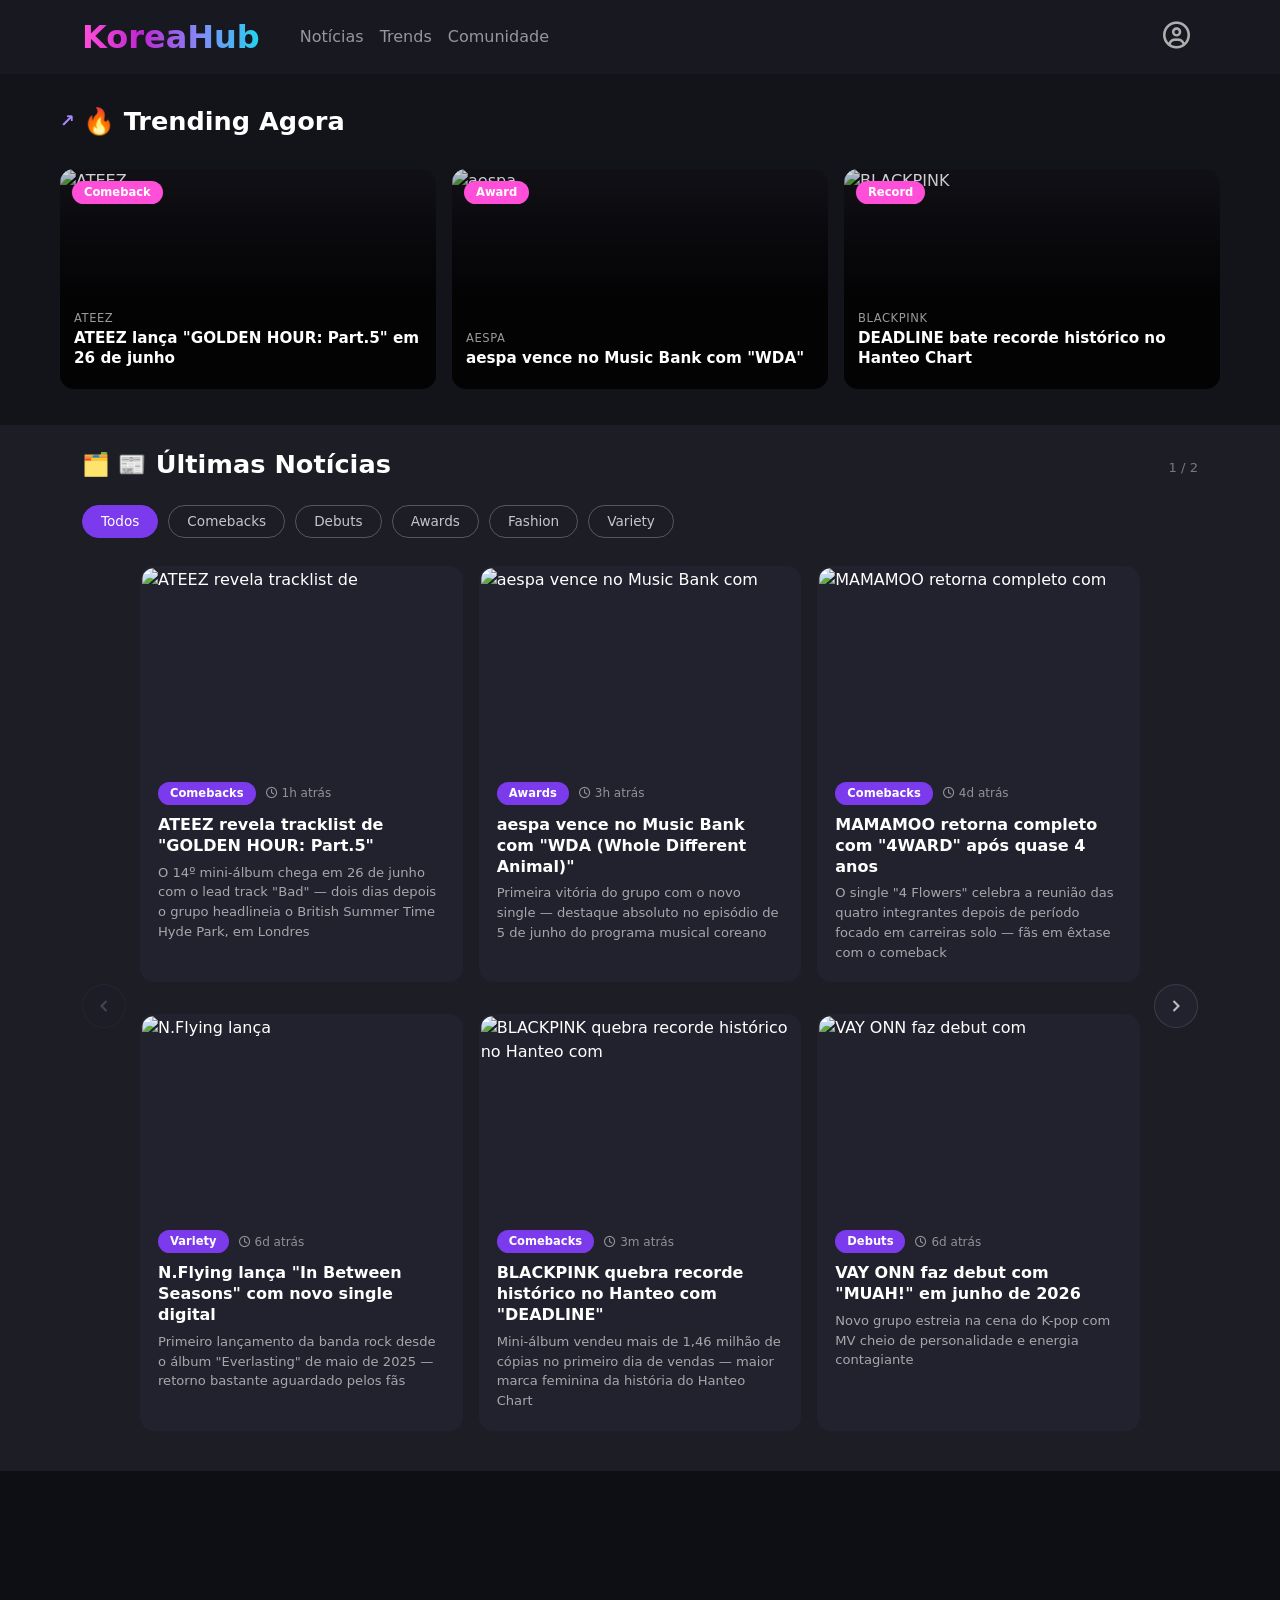
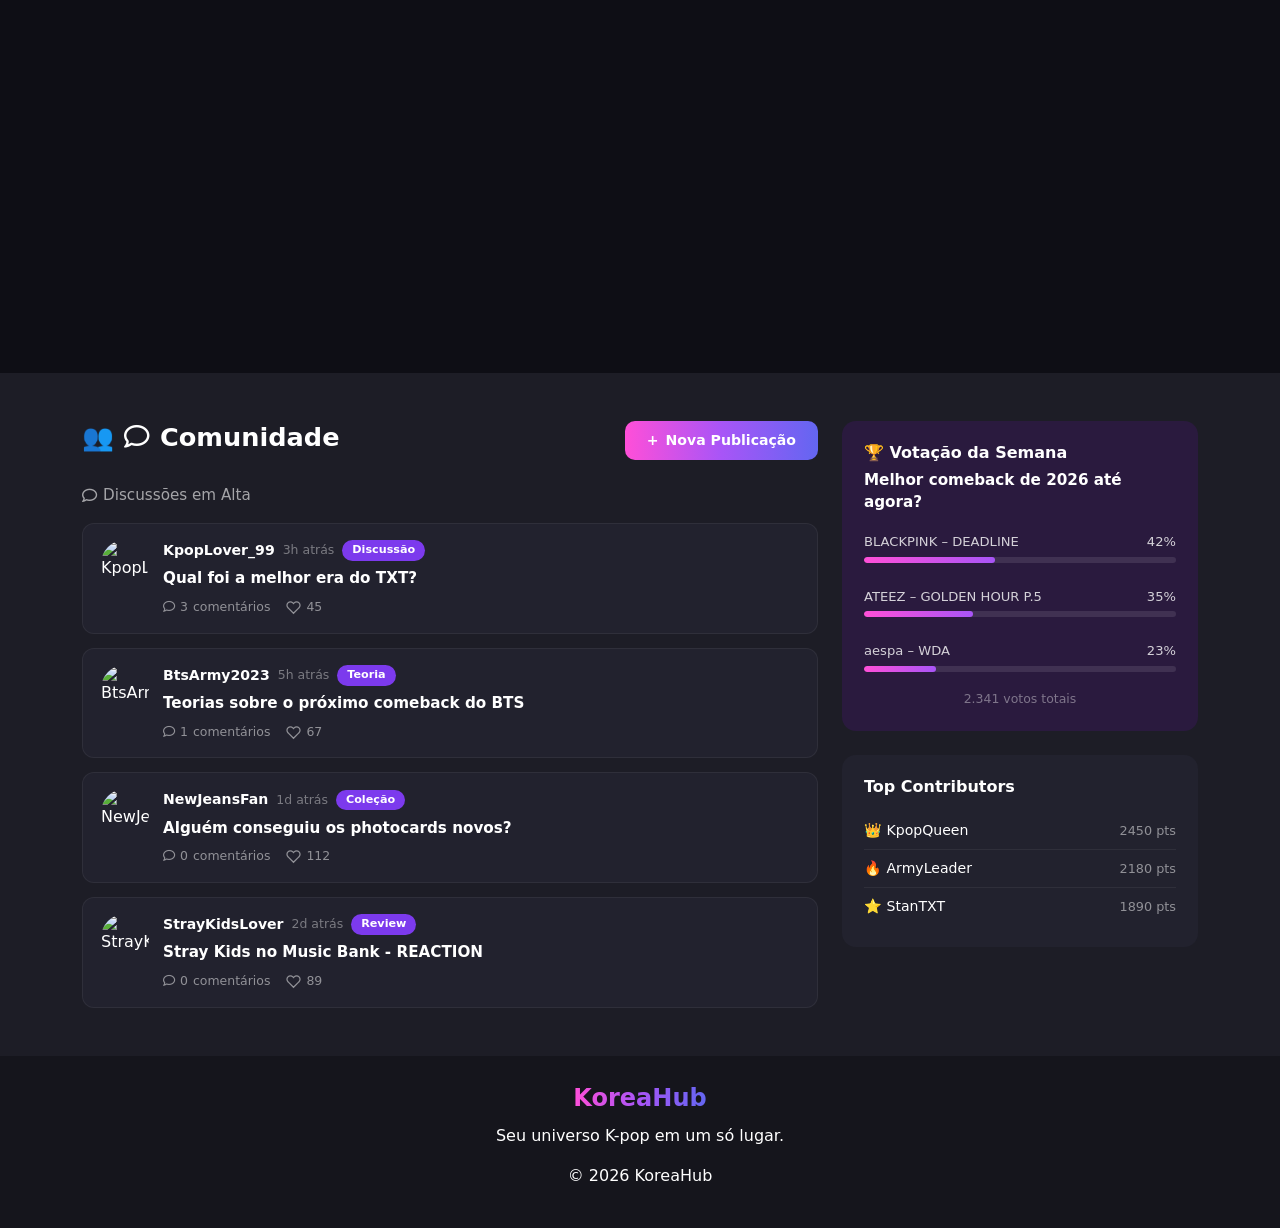
==== commit 4bc03719: "fix:Arrumando a foto do ATEEZ" ====
--- a/index.html
+++ b/index.html
@@ -40,7 +40,7 @@
         <div class="row mt-2 g-3">
             <div class="col-md-4">
                 <div class="trend-card" onclick="openNewsModal(trendingNews[0])">
-                    <img src="https://ffw.uol.com.br/wp-content/uploads/2023/08/new-jeans-9.jpg" alt="ATEEZ">
+                    <img src="https://upload.wikimedia.org/wikipedia/commons/3/3f/ATEEZ_in_August_2024_%28cropped%29.jpg" alt="ATEEZ">
                     <div class="trend-card-overlay"></div>
                     <span class="trend-badge">Comeback</span>
                     <div class="trend-card-body">
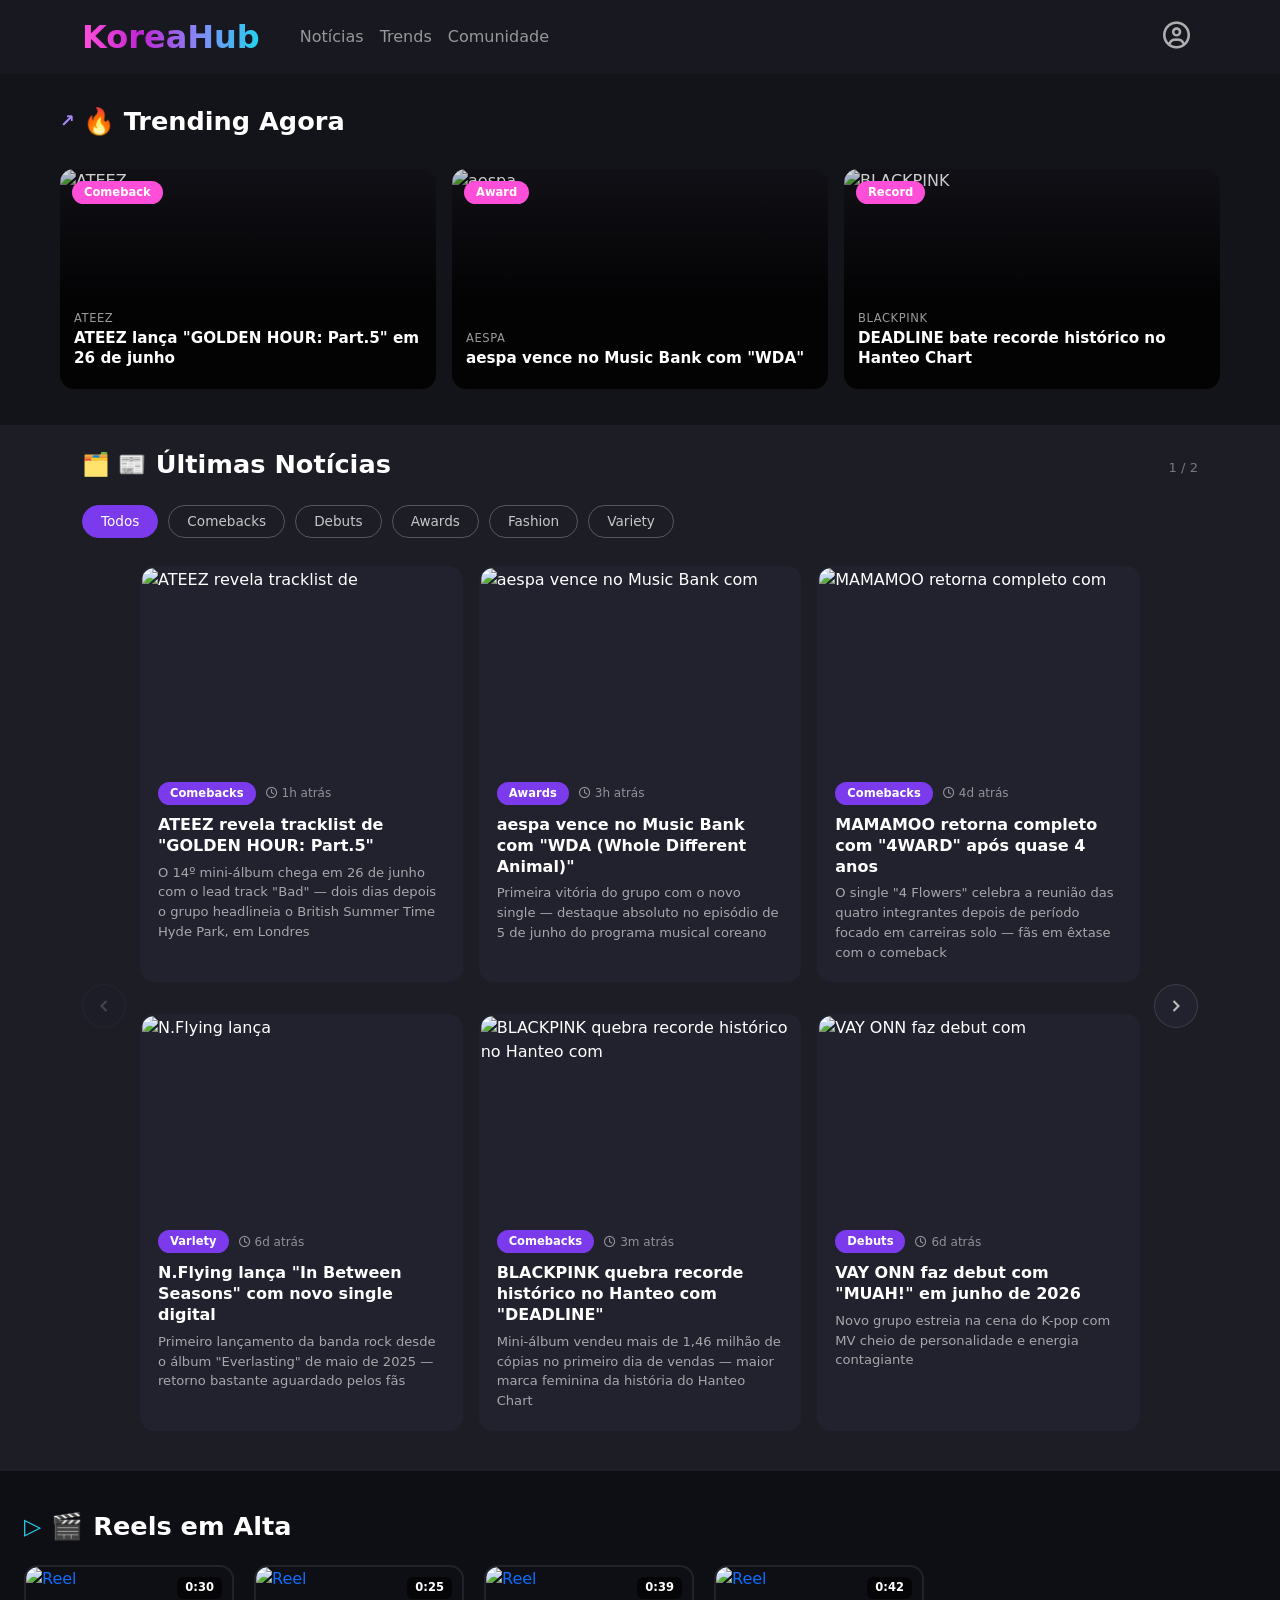
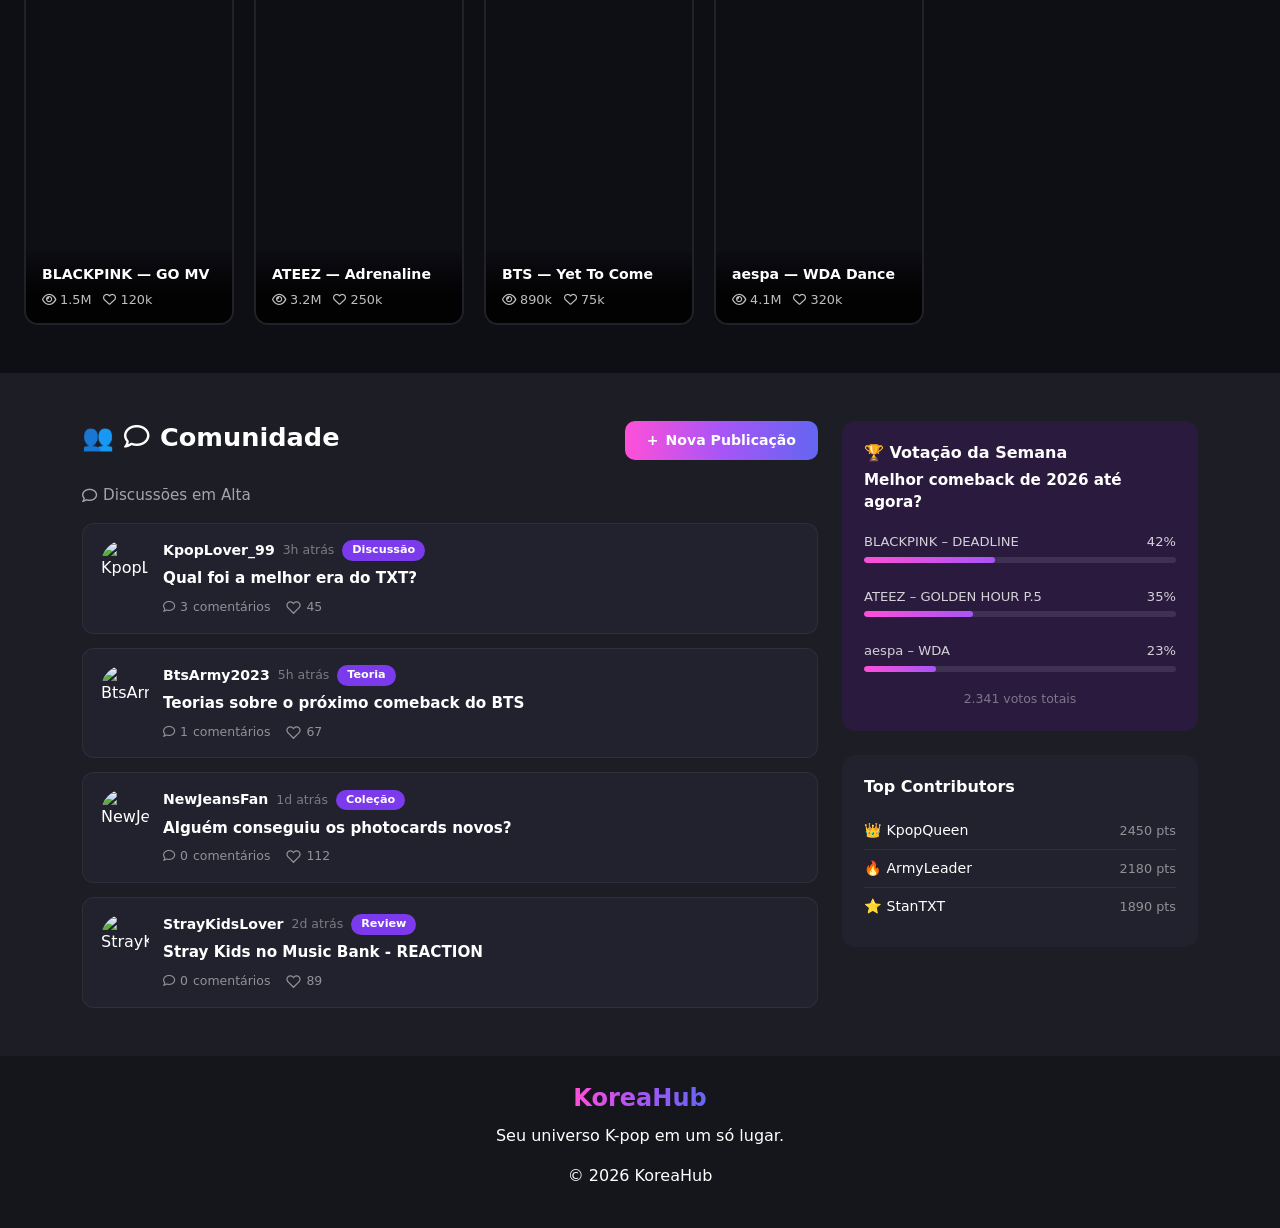
==== commit 8ea748b7: "fix:Arrumando a foto do ATEEZ" ====
--- a/index.html
+++ b/index.html
@@ -981,7 +981,7 @@
         time: '1h atrás',
         title: 'ATEEZ lança "GOLDEN HOUR: Part.5" em 26 de junho',
         desc: 'O grupo confirma data oficial e revela primeiros teasers do aguardado quinto volume da série GOLDEN HOUR',
-        img: 'https://ffw.uol.com.br/wp-content/uploads/2023/08/new-jeans-9.jpg'
+        img: 'https://upload.wikimedia.org/wikipedia/commons/3/3f/ATEEZ_in_August_2024_%28cropped%29.jpg'
     },
     {
         category: 'awards',
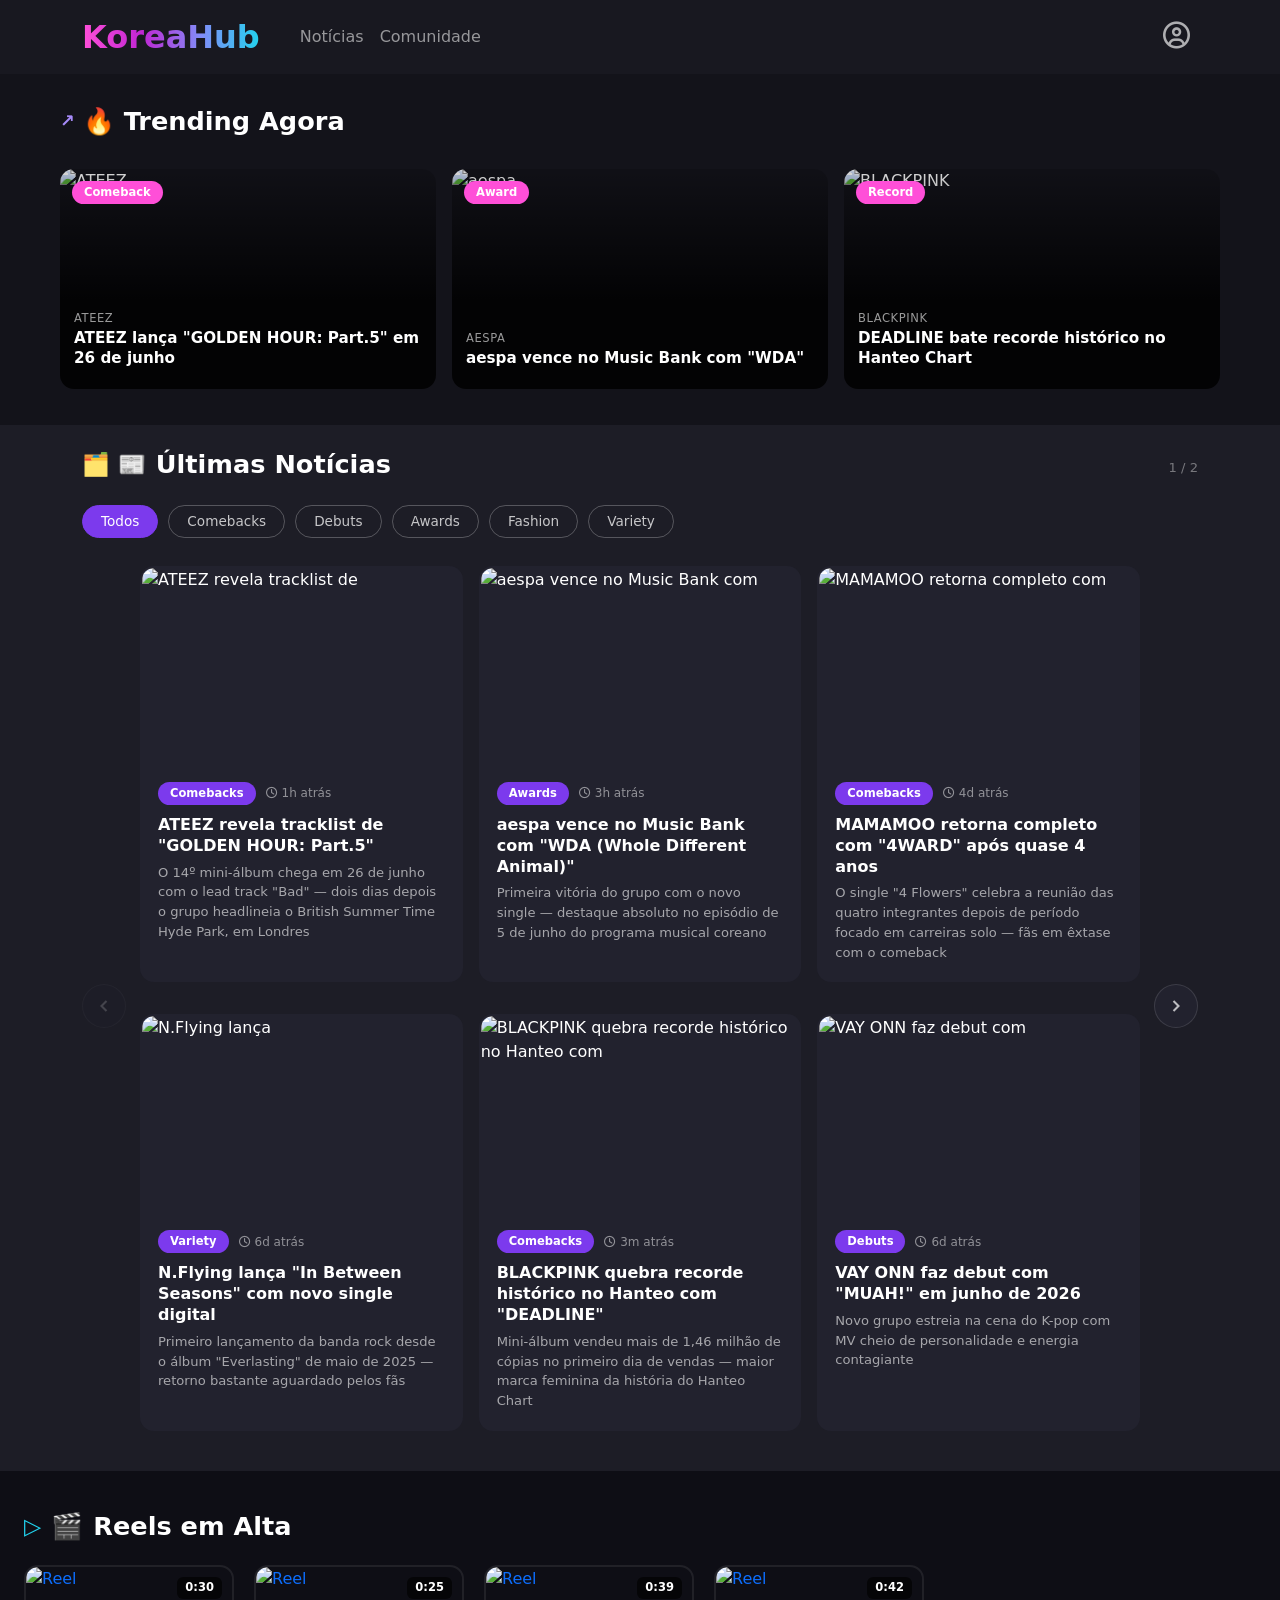
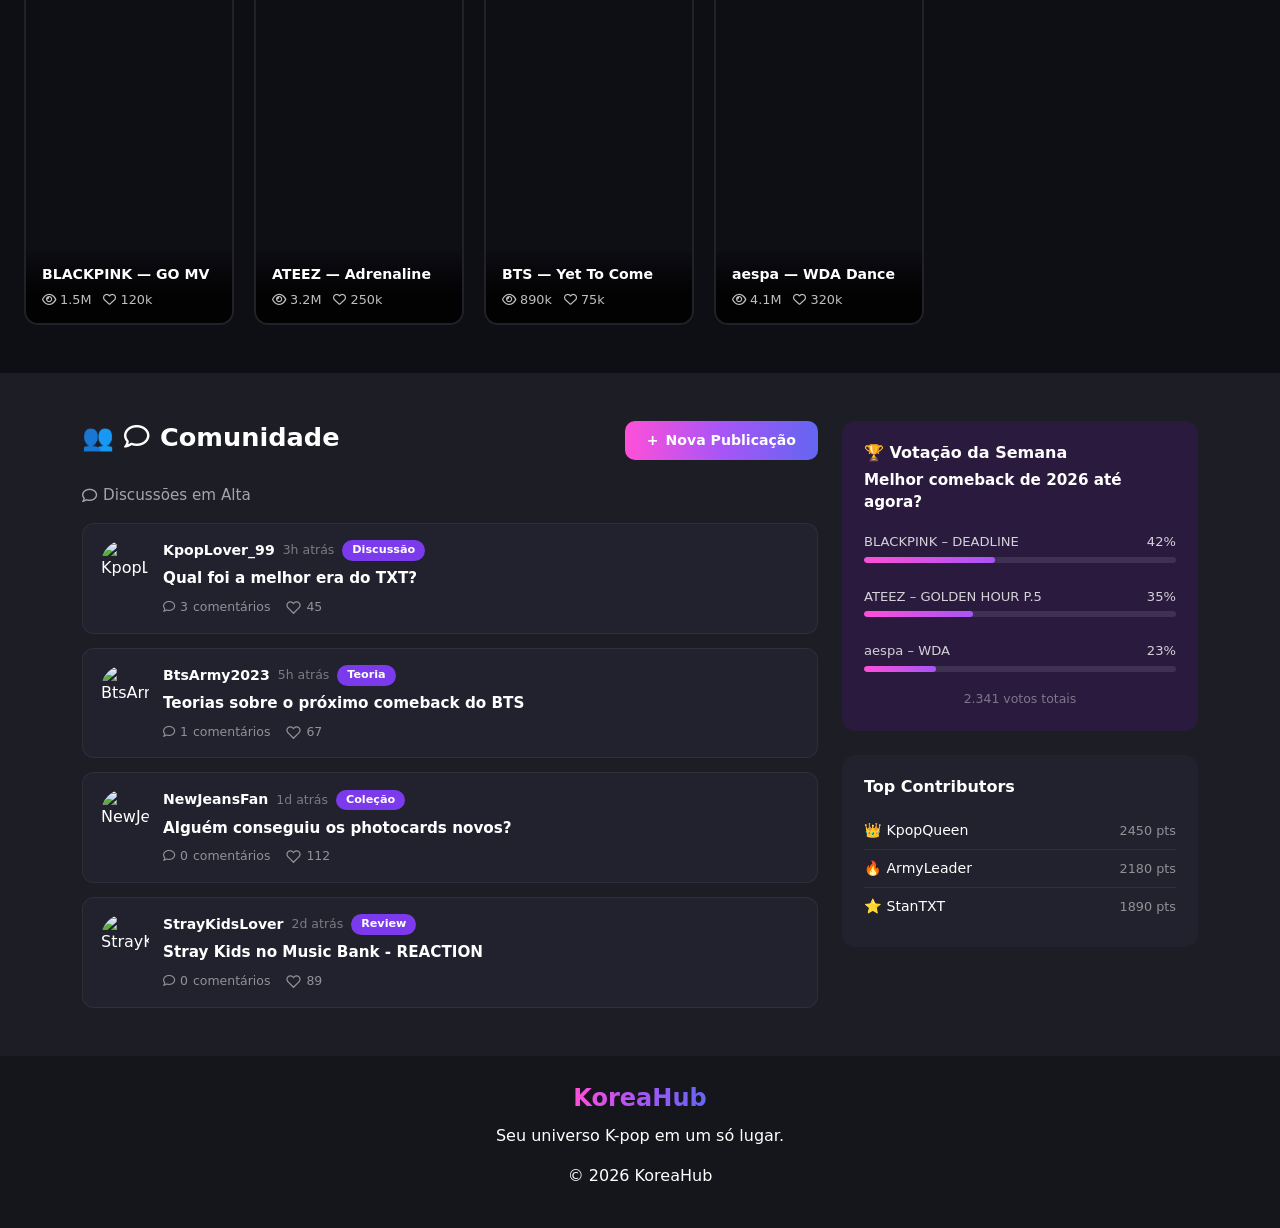
==== commit ceea95ce: "feat: Introduzindo as páginas Notícias e Comunidade" ====
--- a/index.html
+++ b/index.html
@@ -16,9 +16,8 @@
     <div class="container">
         <a class="navbar-brand logo" href="#" onclick="window.scrollTo({top:0,behavior:'smooth'});return false;">KoreaHub</a>
         <ul class="navbar-nav ms-3">
-            <li class="nav-item"><a class="nav-link" href="#">Notícias</a></li>
-            <li class="nav-item"><a class="nav-link" href="#">Trends</a></li>
-            <li class="nav-item"><a class="nav-link" href="#">Comunidade</a></li>
+            <li class="nav-item"><a class="nav-link" href="noticias.html">Notícias</a></li>
+            <li class="nav-item"><a class="nav-link" href="comunidade.html">Comunidade</a></li>
         </ul>
         <ul class="navbar-nav ms-auto align-items-center gap-2">
             <li class="nav-item">
@@ -202,7 +201,7 @@
             <span class="modal-title">✏️ Nova Publicação</span>
             <button class="modal-close" onclick="closeNewPostModal()">✕</button>
         </div>
-        <textarea class="modal-textarea" id="post-body-input" placeholder="O que você quer compartilhar? (opcional)"></textarea>
+        <textarea class="modal-textarea" id="post-body-input" placeholder="O que você quer compartilhar?"></textarea>
         <div class="modal-tag-select" id="tag-selector">
             <button class="tag-btn" data-tag="discussao">Discussão</button>
             <button class="tag-btn" data-tag="teoria">Teoria</button>
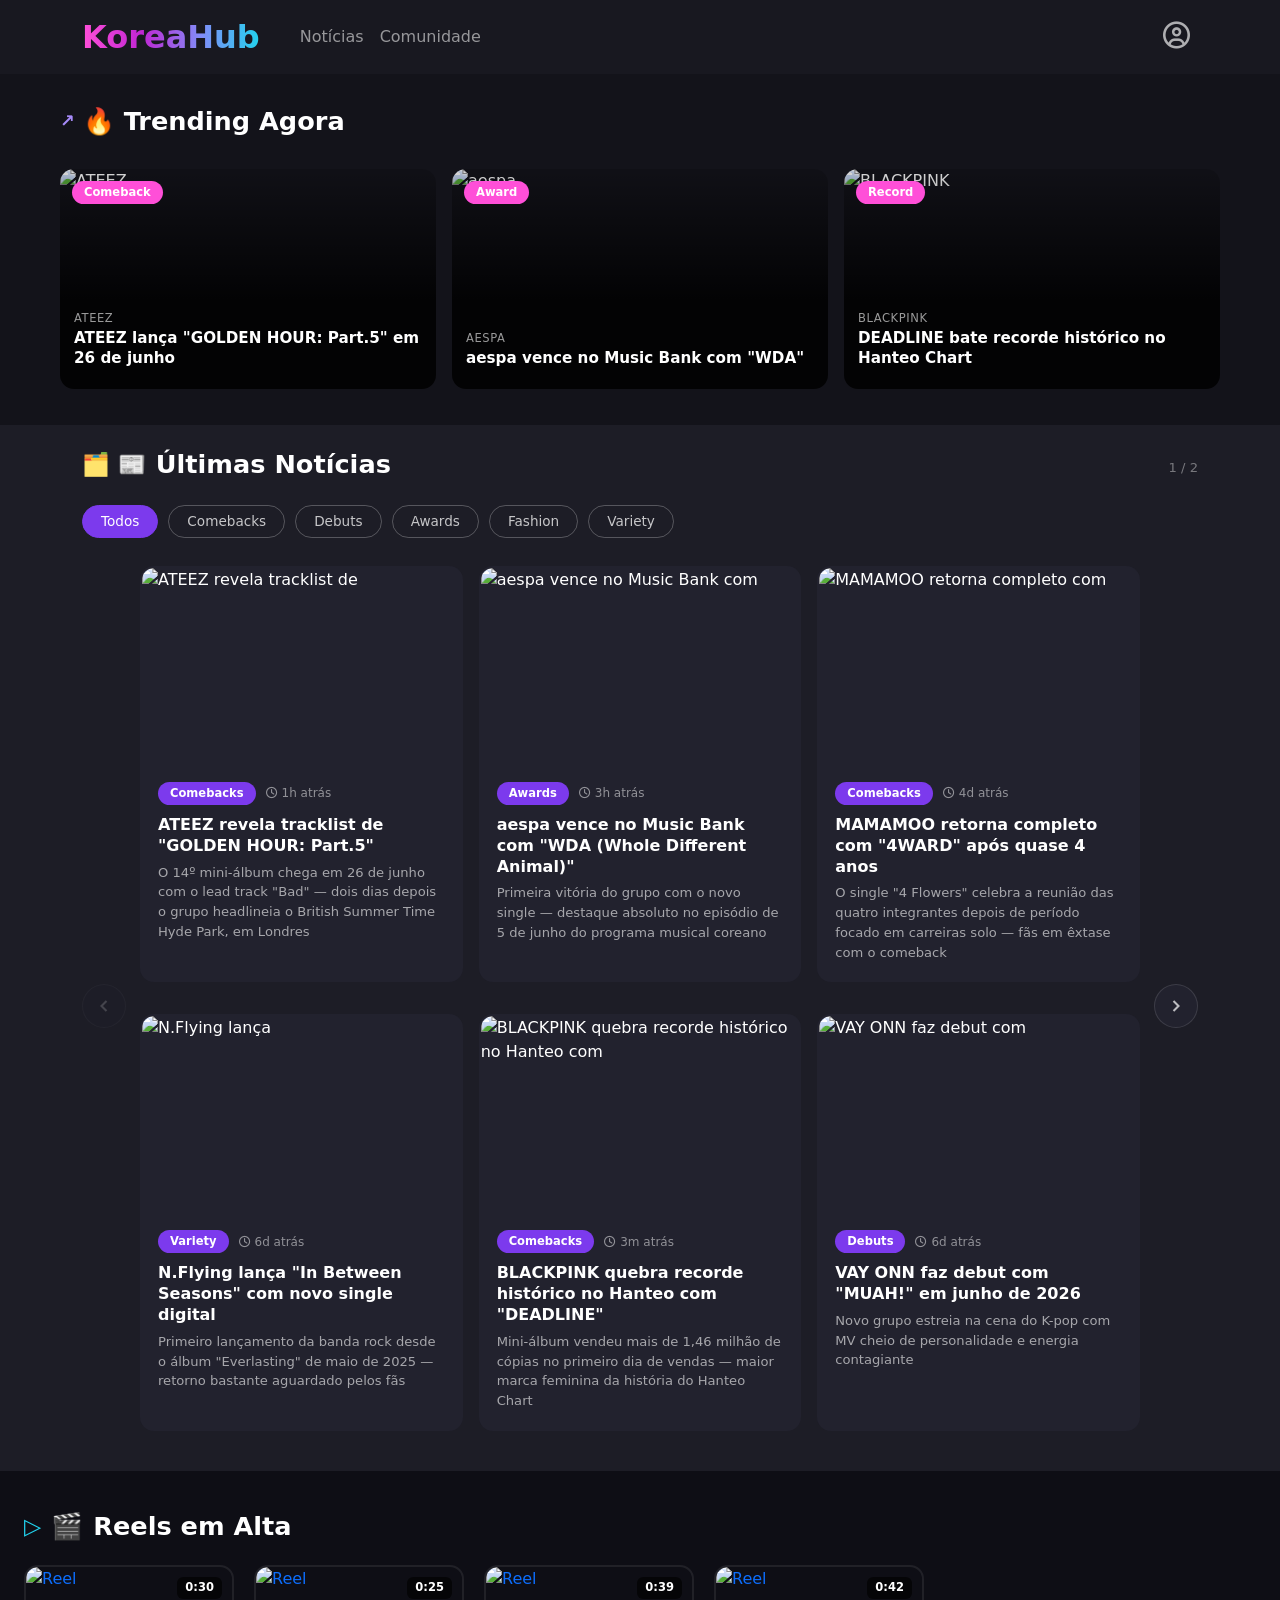
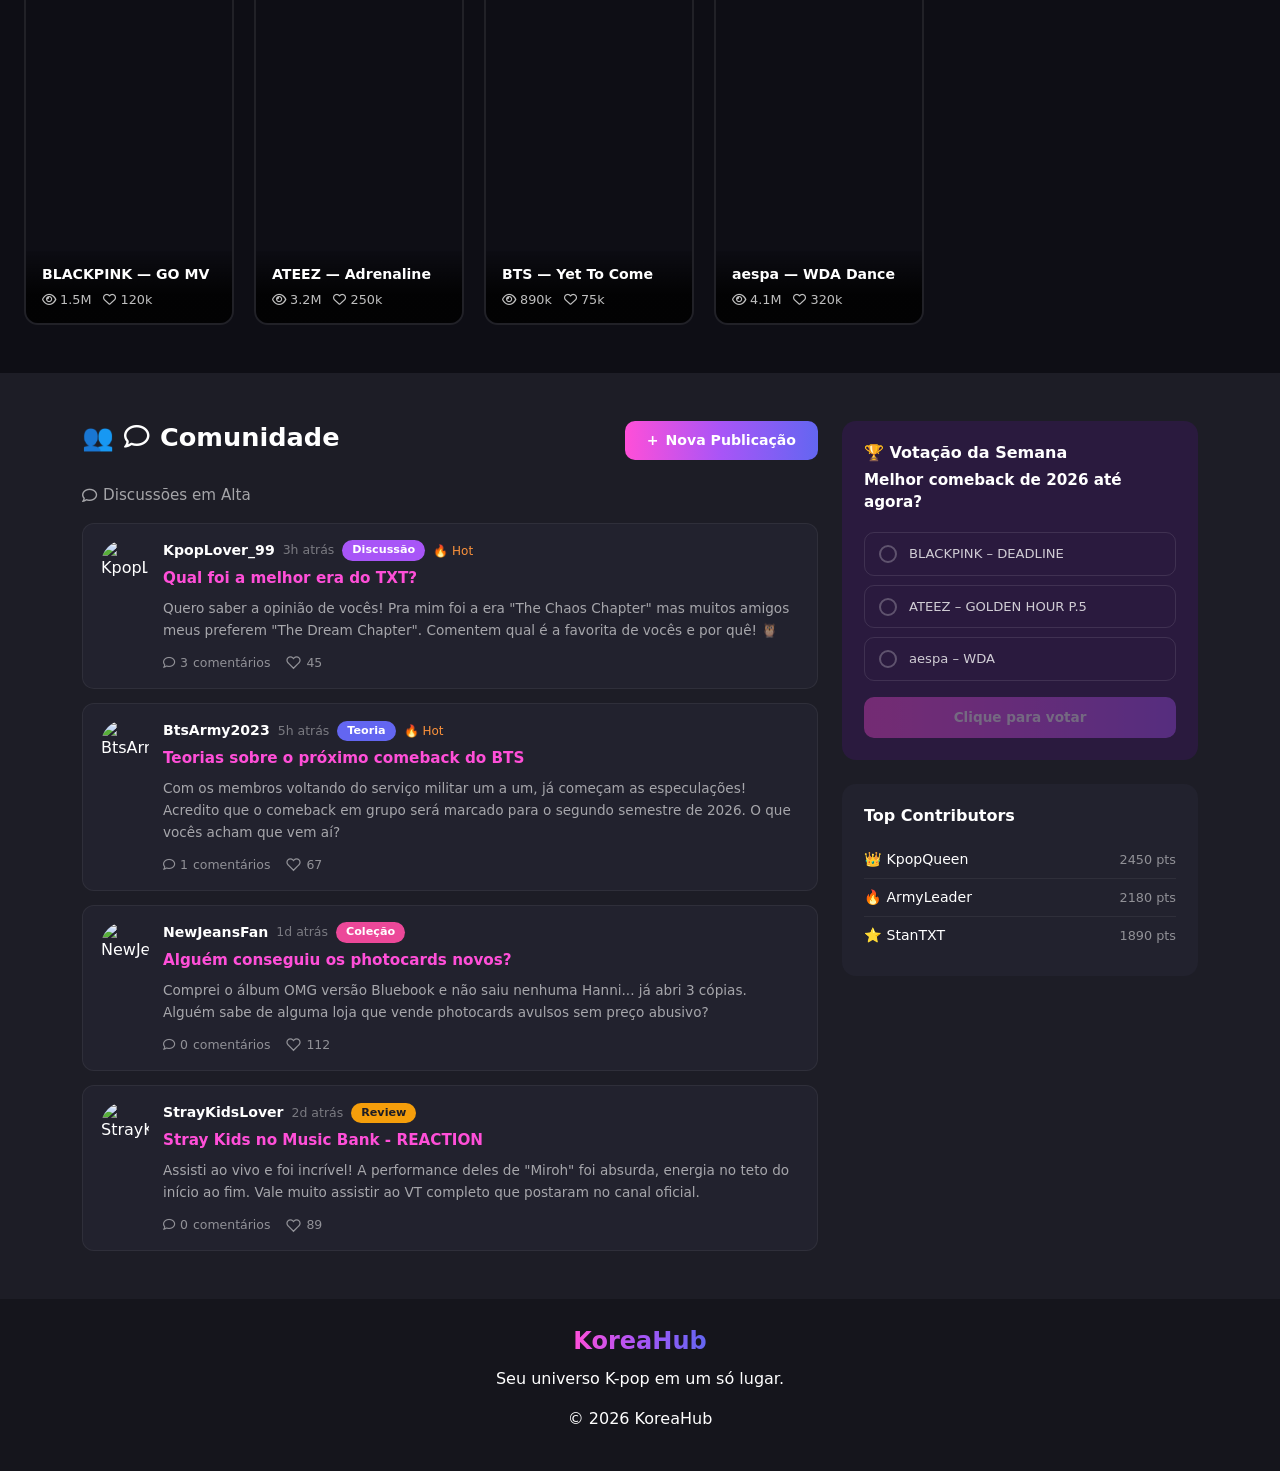
==== commit 7dacb0b3: "feat: Adicionei imagens para as noticias e mais posts para a pagina Comunidade. fix: Arrumei a aba C" ====
--- a/index.html
+++ b/index.html
@@ -166,22 +166,44 @@
 
         <!-- Coluna direita -->
         <div class="col-lg-4">
-            <div class="votacao-card">
+            <div class="votacao-card" id="votacao-card">
                 <h5 class="votacao-title">🏆 Votação da Semana</h5>
                 <p class="votacao-question">Melhor comeback de 2026 até agora?</p>
-                <div class="voto-item">
-                    <div class="voto-label"><span>BLACKPINK – DEADLINE</span><span>42%</span></div>
-                    <div class="voto-bar"><div class="voto-fill" style="width:42%;background:linear-gradient(90deg,#ff4fd8,#a855f7)"></div></div>
+
+                <!-- Opções clicáveis (estado pré-voto) -->
+                <div id="votacao-options">
+                    <div class="voto-option" id="voto-option-0" onclick="selectVoteOption(0)">
+                        <span class="voto-radio" id="voto-radio-0"></span>
+                        <span class="voto-option-label">BLACKPINK – DEADLINE</span>
+                    </div>
+                    <div class="voto-option" id="voto-option-1" onclick="selectVoteOption(1)">
+                        <span class="voto-radio" id="voto-radio-1"></span>
+                        <span class="voto-option-label">ATEEZ – GOLDEN HOUR P.5</span>
+                    </div>
+                    <div class="voto-option" id="voto-option-2" onclick="selectVoteOption(2)">
+                        <span class="voto-radio" id="voto-radio-2"></span>
+                        <span class="voto-option-label">aespa – WDA</span>
+                    </div>
                 </div>
-                <div class="voto-item mt-4">
-                    <div class="voto-label"><span>ATEEZ – GOLDEN HOUR P.5</span><span>35%</span></div>
-                    <div class="voto-bar"><div class="voto-fill" style="width:35%;background:linear-gradient(90deg,#ff4fd8,#a855f7)"></div></div>
+
+                <!-- Barras de resultado (estado pós-voto) -->
+                <div id="votacao-results" style="display:none;">
+                    <div class="voto-item" id="voto-0">
+                        <div class="voto-label"><span>BLACKPINK – DEADLINE</span><span id="voto-pct-0">42%</span></div>
+                        <div class="voto-bar"><div class="voto-fill" id="voto-bar-0" style="width:0%;background:linear-gradient(90deg,#ff4fd8,#a855f7)"></div></div>
+                    </div>
+                    <div class="voto-item mt-3" id="voto-1">
+                        <div class="voto-label"><span>ATEEZ – GOLDEN HOUR P.5</span><span id="voto-pct-1">35%</span></div>
+                        <div class="voto-bar"><div class="voto-fill" id="voto-bar-1" style="width:0%;background:linear-gradient(90deg,#ff4fd8,#a855f7)"></div></div>
+                    </div>
+                    <div class="voto-item mt-3" id="voto-2">
+                        <div class="voto-label"><span>aespa – WDA</span><span id="voto-pct-2">23%</span></div>
+                        <div class="voto-bar"><div class="voto-fill" id="voto-bar-2" style="width:0%;background:linear-gradient(90deg,#ff4fd8,#a855f7)"></div></div>
+                    </div>
                 </div>
-                <div class="voto-item mt-4">
-                    <div class="voto-label"><span>aespa – WDA</span><span>23%</span></div>
-                    <div class="voto-bar"><div class="voto-fill" style="width:23%;background:linear-gradient(90deg,#ff4fd8,#a855f7)"></div></div>
-                </div>
-                <p class="votacao-total">2.341 votos totais</p>
+
+                <p class="votacao-total" id="votacao-total" style="display:none;">2.341 votos totais</p>
+                <button class="btn-vote" id="btn-vote-confirm" onclick="handleVote()" disabled>Clique para votar</button>
             </div>
 
             <div class="contributors-card mt-4">
@@ -201,6 +223,7 @@
             <span class="modal-title">✏️ Nova Publicação</span>
             <button class="modal-close" onclick="closeNewPostModal()">✕</button>
         </div>
+        <input type="text" class="modal-title-input" id="post-title-input" placeholder="Título da publicação" maxlength="120">
         <textarea class="modal-textarea" id="post-body-input" placeholder="O que você quer compartilhar?"></textarea>
         <div class="modal-tag-select" id="tag-selector">
             <button class="tag-btn" data-tag="discussao">Discussão</button>
@@ -339,7 +362,9 @@
         time: '3h atrás',
         tag: 'discussao',
         tagLabel: 'Discussão',
+        hot: true,
         title: 'Qual foi a melhor era do TXT?',
+        preview: 'Quero saber a opinião de vocês! Pra mim foi a era "The Chaos Chapter" mas muitos amigos meus preferem "The Dream Chapter". Comentem qual é a favorita de vocês e por quê! 🦉',
         likes: 45,
         liked: false,
         comments: [
@@ -365,7 +390,9 @@
         time: '5h atrás',
         tag: 'teoria',
         tagLabel: 'Teoria',
+        hot: true,
         title: 'Teorias sobre o próximo comeback do BTS',
+        preview: 'Com os membros voltando do serviço militar um a um, já começam as especulações! Acredito que o comeback em grupo será marcado para o segundo semestre de 2026. O que vocês acham que vem aí?',
         likes: 67,
         liked: false,
         comments: [
@@ -383,7 +410,9 @@
         time: '1d atrás',
         tag: 'colecao',
         tagLabel: 'Coleção',
+        hot: false,
         title: 'Alguém conseguiu os photocards novos?',
+        preview: 'Comprei o álbum OMG versão Bluebook e não saiu nenhuma Hanni... já abri 3 cópias. Alguém sabe de alguma loja que vende photocards avulsos sem preço abusivo?',
         likes: 112,
         liked: false,
         comments: []
@@ -395,7 +424,9 @@
         time: '2d atrás',
         tag: 'review',
         tagLabel: 'Review',
+        hot: false,
         title: 'Stray Kids no Music Bank - REACTION',
+        preview: 'Assisti ao vivo e foi incrível! A performance deles de "Miroh" foi absurda, energia no teto do início ao fim. Vale muito assistir ao VT completo que postaram no canal oficial.',
         likes: 89,
         liked: false,
         comments: []
@@ -485,9 +516,11 @@
                     <span class="disc-user">${post.user}</span>
                     <span class="disc-time">${post.time}</span>
                     <span class="disc-badge badge-${post.tag}">${post.tagLabel}</span>
+                    ${post.hot ? '<span class="disc-hot">🔥 Hot</span>' : ''}
                     ${post.user === ME.name ? `<button class="comment-delete-btn ms-auto" onclick="event.stopPropagation();deletePost(${post.id})">🗑</button>` : ''}
                 </div>
                 <p class="disc-title">${escapeHtml(post.title)}</p>
+                ${post.preview ? `<p class="disc-preview">${escapeHtml(post.preview)}</p>` : ''}
                 <div class="disc-stats" onclick="event.stopPropagation()">
                     <button class="toggle-comments-btn" id="toggle-btn-${post.id}" onclick="toggleComments(${post.id})">
                         <i class="fa-regular fa-comment"></i> <span id="comment-count-${post.id}">${totalComments}</span> comentários
@@ -756,9 +789,10 @@
 function openNewPostModal() {
     if (!requireAuth()) return;
     document.getElementById('new-post-modal').classList.add('open');
-    document.getElementById('post-body-input').focus();
+    document.getElementById('post-title-input').focus();
     selectedTag = null;
     document.querySelectorAll('.tag-btn').forEach(b => b.classList.remove('selected'));
+    document.getElementById('post-title-input').value = '';
     document.getElementById('post-body-input').value = '';
 }
 
@@ -781,9 +815,11 @@
 const TAG_LABELS = { discussao: 'Discussão', teoria: 'Teoria', colecao: 'Coleção', review: 'Review' };
 
 function submitNewPost() {
+    const titleInput = document.getElementById('post-title-input');
     const bodyInput = document.getElementById('post-body-input');
-    const title = bodyInput.value.trim();
-    if (!title) { bodyInput.focus(); return; }
+    const title = titleInput.value.trim();
+    const preview = bodyInput.value.trim();
+    if (!title) { titleInput.focus(); return; }
 
     const tag = selectedTag || 'discussao';
     const newPost = {
@@ -793,7 +829,9 @@
         time: 'agora',
         tag,
         tagLabel: TAG_LABELS[tag],
+        hot: false,
         title,
+        preview,
         likes: 0,
         liked: false,
         comments: []
@@ -1230,6 +1268,69 @@
 updateNavProfile();
 
 /* =============================================
+   VOTAÇÃO
+============================================= */
+const VOTO_OPTIONS = [
+    { label: 'BLACKPINK – DEADLINE', votes: 985 },
+    { label: 'ATEEZ – GOLDEN HOUR P.5', votes: 820 },
+    { label: 'aespa – WDA', votes: 536 }
+];
+let totalVotes = 2341;
+let hasVoted = false;
+let selectedVote = null;
+
+function selectVoteOption(idx) {
+    if (hasVoted) return;
+    if (!requireAuth()) return;
+    selectedVote = idx;
+    document.querySelectorAll('.voto-option').forEach((el, i) => {
+        el.classList.toggle('selected', i === idx);
+    });
+    document.getElementById('btn-vote-confirm').disabled = false;
+}
+
+function handleVote() {
+    if (!requireAuth()) return;
+    if (hasVoted) { showToast('Você já votou esta semana!'); return; }
+    if (selectedVote === null) { showToast('⚠ Selecione uma opção para votar.'); return; }
+
+    VOTO_OPTIONS[selectedVote].votes += 1;
+    totalVotes += 1;
+    hasVoted = true;
+
+    const total = VOTO_OPTIONS.reduce((a, v) => a + v.votes, 0);
+
+    document.getElementById('votacao-options').style.display = 'none';
+    document.getElementById('votacao-results').style.display = 'block';
+    document.getElementById('votacao-total').style.display = 'block';
+
+    VOTO_OPTIONS.forEach((opt, i) => {
+        const pct = Math.round(opt.votes / total * 100);
+        document.getElementById(`voto-pct-${i}`).textContent = pct + '%';
+        if (i === selectedVote) {
+            document.getElementById(`voto-bar-${i}`).style.background = 'linear-gradient(90deg,#ff4fd8,#a855f7)';
+            document.getElementById(`voto-pct-${i}`).style.color = '#ff4fd8';
+            document.getElementById(`voto-pct-${i}`).style.fontWeight = '700';
+        } else {
+            document.getElementById(`voto-bar-${i}`).style.background = 'rgba(255,255,255,0.2)';
+        }
+        setTimeout(() => {
+            document.getElementById(`voto-bar-${i}`).style.width = pct + '%';
+        }, 60);
+    });
+
+    document.getElementById('votacao-total').textContent = totalVotes.toLocaleString('pt-BR') + ' votos totais';
+
+    const btn = document.getElementById('btn-vote-confirm');
+    btn.textContent = 'Voto registrado ✓';
+    btn.style.background = 'linear-gradient(90deg,#34d399,#059669)';
+    btn.style.boxShadow = '0 4px 14px rgba(52,211,153,0.3)';
+    btn.disabled = false;
+
+    showToast('✓ Seu voto foi registrado!');
+}
+
+/* =============================================
    INIT
 ============================================= */
 renderNews('todos');
--- a/styles.css
+++ b/styles.css
@@ -505,16 +505,30 @@
     color: white;
 }
 
-.badge-discussao { background: #7c3aed; }
-.badge-teoria    { background: #7c3aed; }
-.badge-colecao   { background: #7c3aed; }
-.badge-review    { background: #7c3aed; }
+.badge-discussao { background: #a855f7; }
+.badge-teoria    { background: #6366f1; }
+.badge-colecao   { background: #ec4899; }
+.badge-review    { background: #f59e0b; color: #1d1d26; }
+.badge-fansign   { background: #22d3ee; color: #1d1d26; }
+.badge-noticia   { background: #34d399; color: #1d1d26; }
+
+.disc-hot {
+    font-size: 0.75rem;
+    color: #fb923c;
+}
 
 .disc-title {
     font-size: 0.95rem;
-    font-weight: 600;
-    color: white;
+    font-weight: 700;
+    color: #ff4fd8;
     margin-bottom: 8px;
+}
+
+.disc-preview {
+    font-size: 0.85rem;
+    color: rgba(255,255,255,0.6);
+    line-height: 1.6;
+    margin-bottom: 12px;
 }
 
 .disc-stats {
@@ -1003,6 +1017,81 @@
     margin-top: 18px;
     margin-bottom: 0;
 }
+
+/* ---- Votação: opções selecionáveis ---- */
+.voto-option {
+    display: flex;
+    align-items: center;
+    gap: 12px;
+    padding: 11px 14px;
+    border-radius: 10px;
+    border: 1.5px solid rgba(255,255,255,0.1);
+    margin-bottom: 9px;
+    cursor: pointer;
+    transition: border-color 0.18s, background 0.18s;
+    user-select: none;
+}
+.voto-option:last-child { margin-bottom: 0; }
+.voto-option:hover {
+    border-color: rgba(255,79,216,0.5);
+    background: rgba(255,79,216,0.05);
+}
+.voto-option.selected {
+    border-color: #ff4fd8;
+    background: rgba(255,79,216,0.1);
+}
+.voto-radio {
+    width: 18px;
+    height: 18px;
+    border-radius: 50%;
+    border: 2px solid rgba(255,255,255,0.25);
+    flex-shrink: 0;
+    position: relative;
+    transition: border-color 0.18s;
+}
+.voto-option.selected .voto-radio {
+    border-color: #ff4fd8;
+}
+.voto-radio::after {
+    content: '';
+    position: absolute;
+    top: 50%; left: 50%;
+    transform: translate(-50%,-50%) scale(0);
+    width: 9px; height: 9px;
+    border-radius: 50%;
+    background: #ff4fd8;
+    transition: transform 0.18s cubic-bezier(.34,1.56,.64,1);
+}
+.voto-option.selected .voto-radio::after { transform: translate(-50%,-50%) scale(1); }
+.voto-option-label {
+    font-size: 0.82rem;
+    color: rgba(255,255,255,0.78);
+    font-weight: 500;
+}
+.voto-option.selected .voto-option-label { color: #fff; }
+
+.btn-vote {
+    width: 100%;
+    background: linear-gradient(90deg, #ff4fd8, #a855f7);
+    border: none;
+    color: white;
+    border-radius: 10px;
+    padding: 10px;
+    font-size: 0.85rem;
+    font-weight: 700;
+    cursor: pointer;
+    margin-top: 16px;
+    transition: opacity 0.2s, transform 0.15s, box-shadow 0.2s;
+    box-shadow: 0 4px 14px rgba(255,79,216,0.3);
+}
+.btn-vote:disabled {
+    opacity: 0.35;
+    cursor: not-allowed;
+    transform: none !important;
+    box-shadow: none;
+}
+.btn-vote:not(:disabled):hover { opacity: 0.9; transform: translateY(-1px); }
+
 
 .contributors-card {
     background: #22222e;
@@ -1135,6 +1224,26 @@
 }
 
 .modal-input::placeholder { color: rgba(255,255,255,0.3); }
+
+.modal-title-input {
+    background: #2a2a38;
+    border: 1px solid rgba(255,255,255,0.12);
+    border-radius: 10px;
+    color: white;
+    font-size: 0.95rem;
+    font-weight: 600;
+    padding: 10px 14px;
+    width: 100%;
+    margin-bottom: 10px;
+    transition: border-color 0.2s;
+}
+
+.modal-title-input:focus {
+    outline: none;
+    border-color: rgba(168,85,247,0.6);
+}
+
+.modal-title-input::placeholder { color: rgba(255,255,255,0.3); }
 
 .modal-textarea {
     background: #2a2a38;
